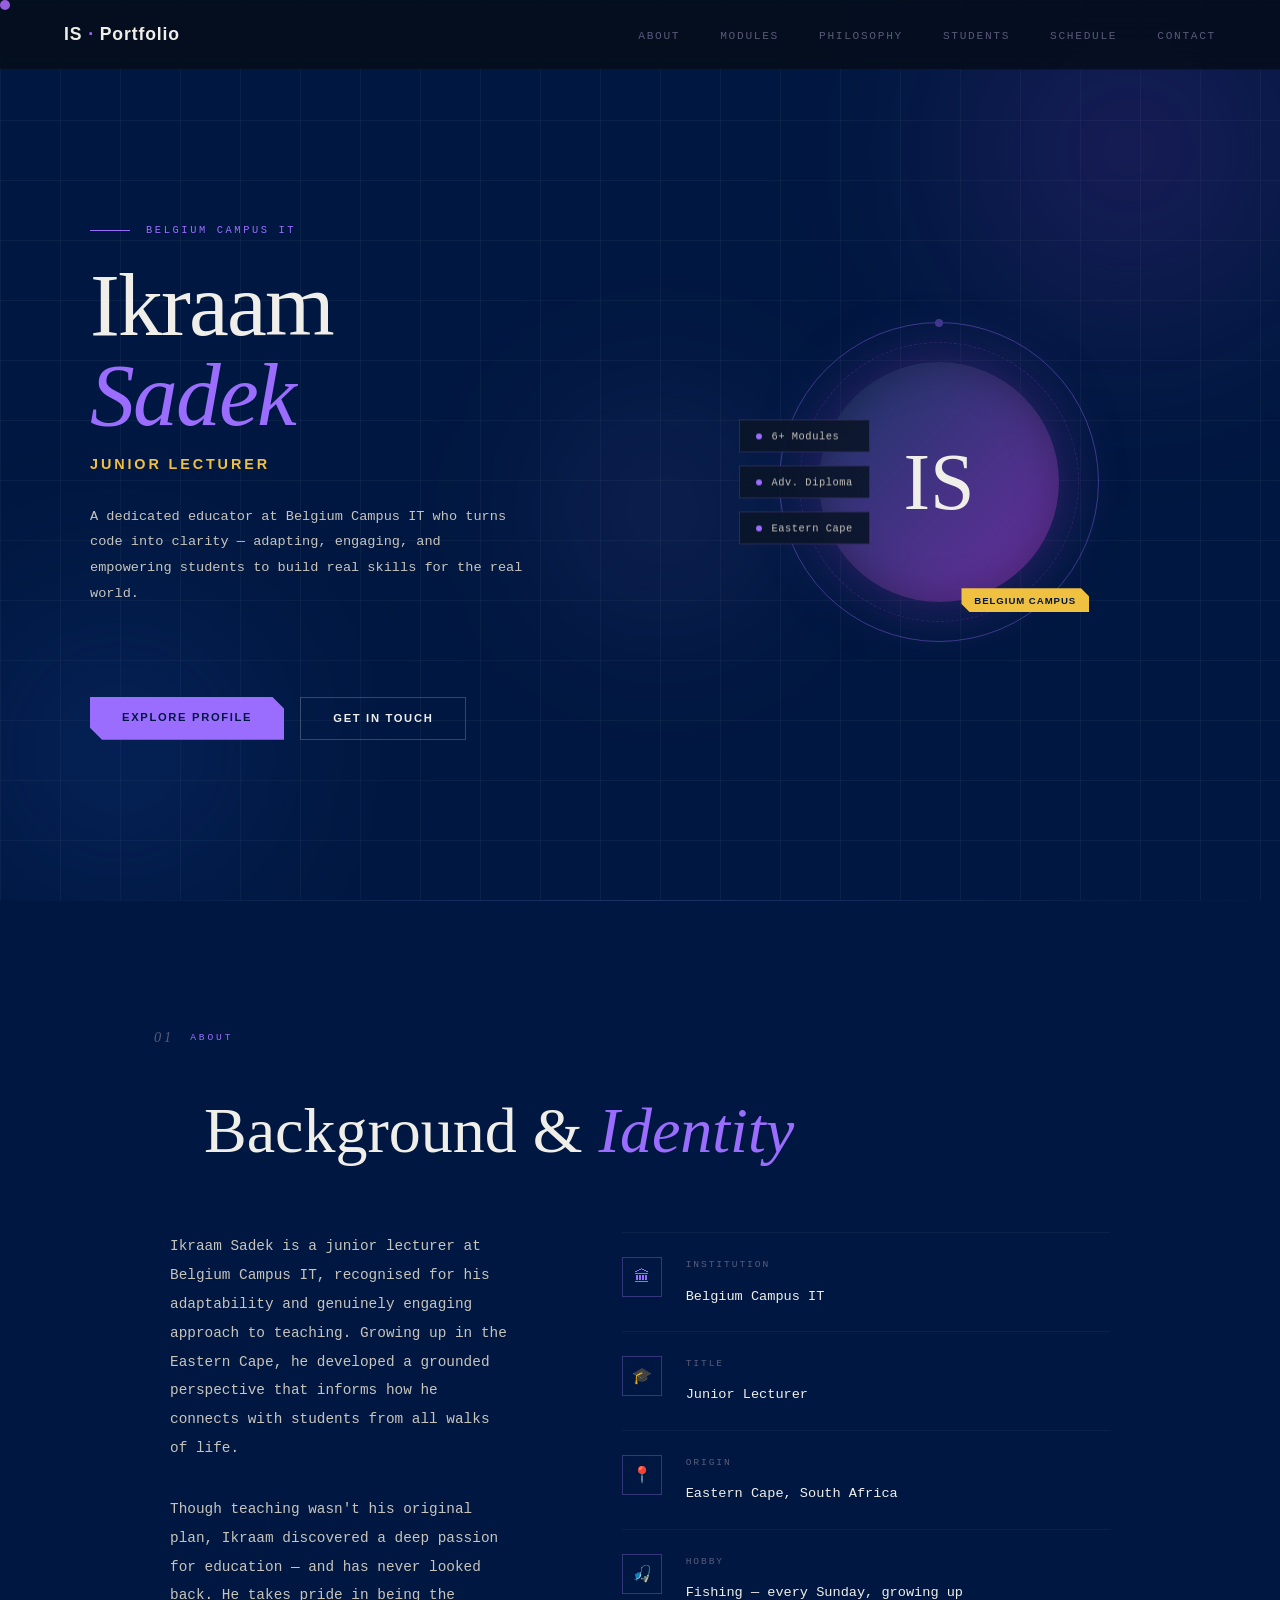
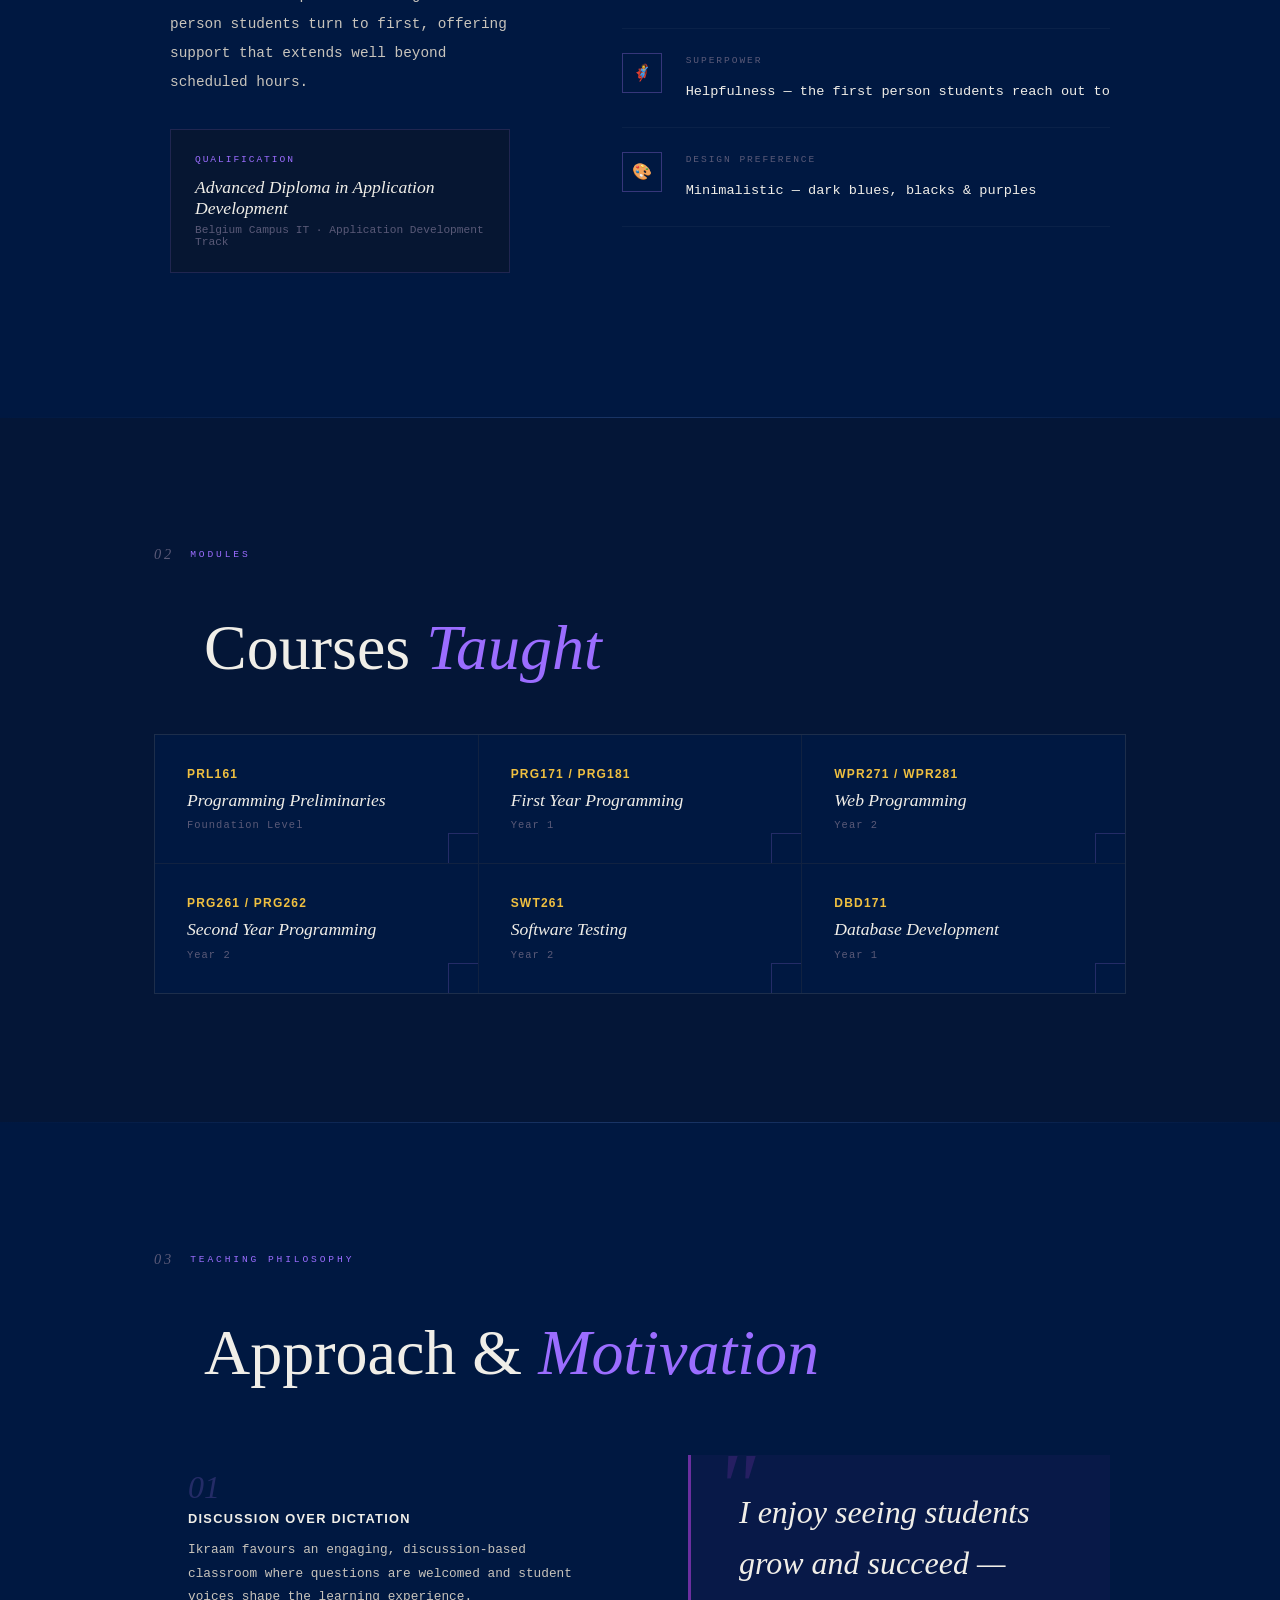
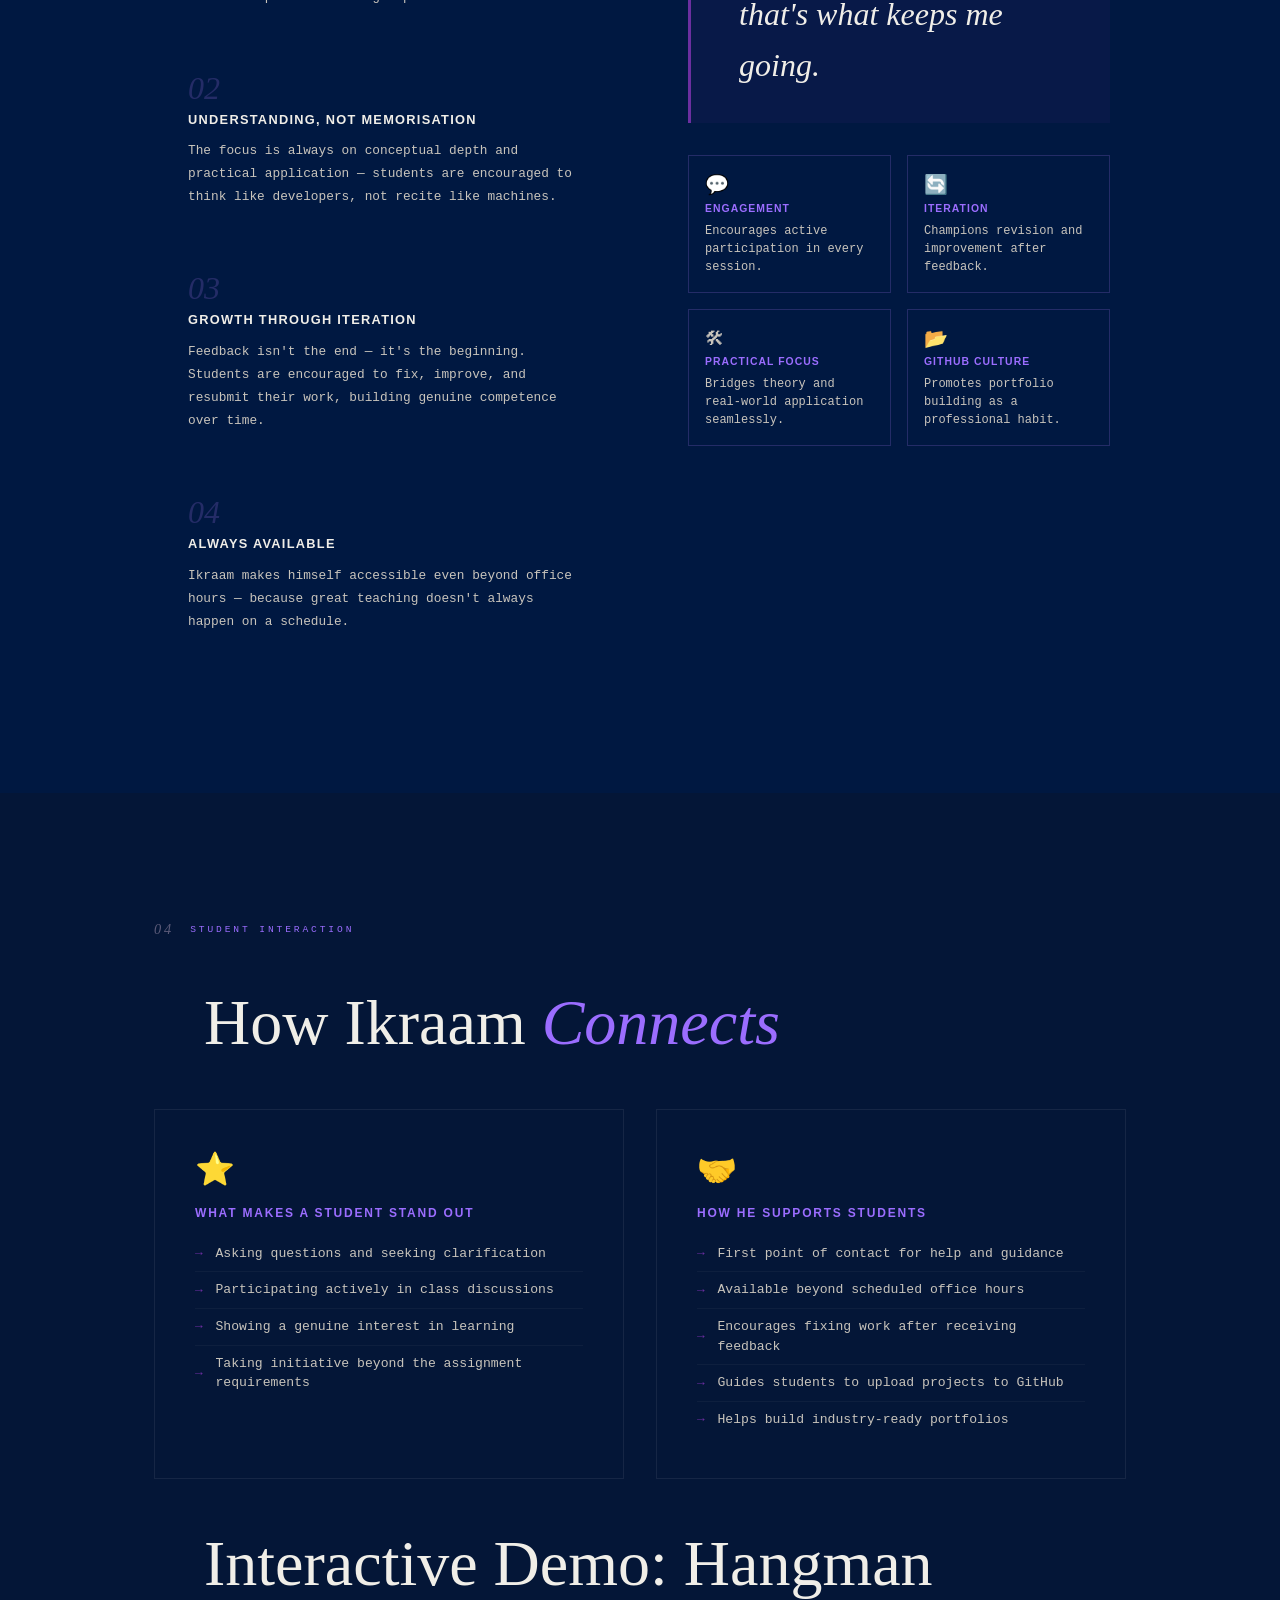
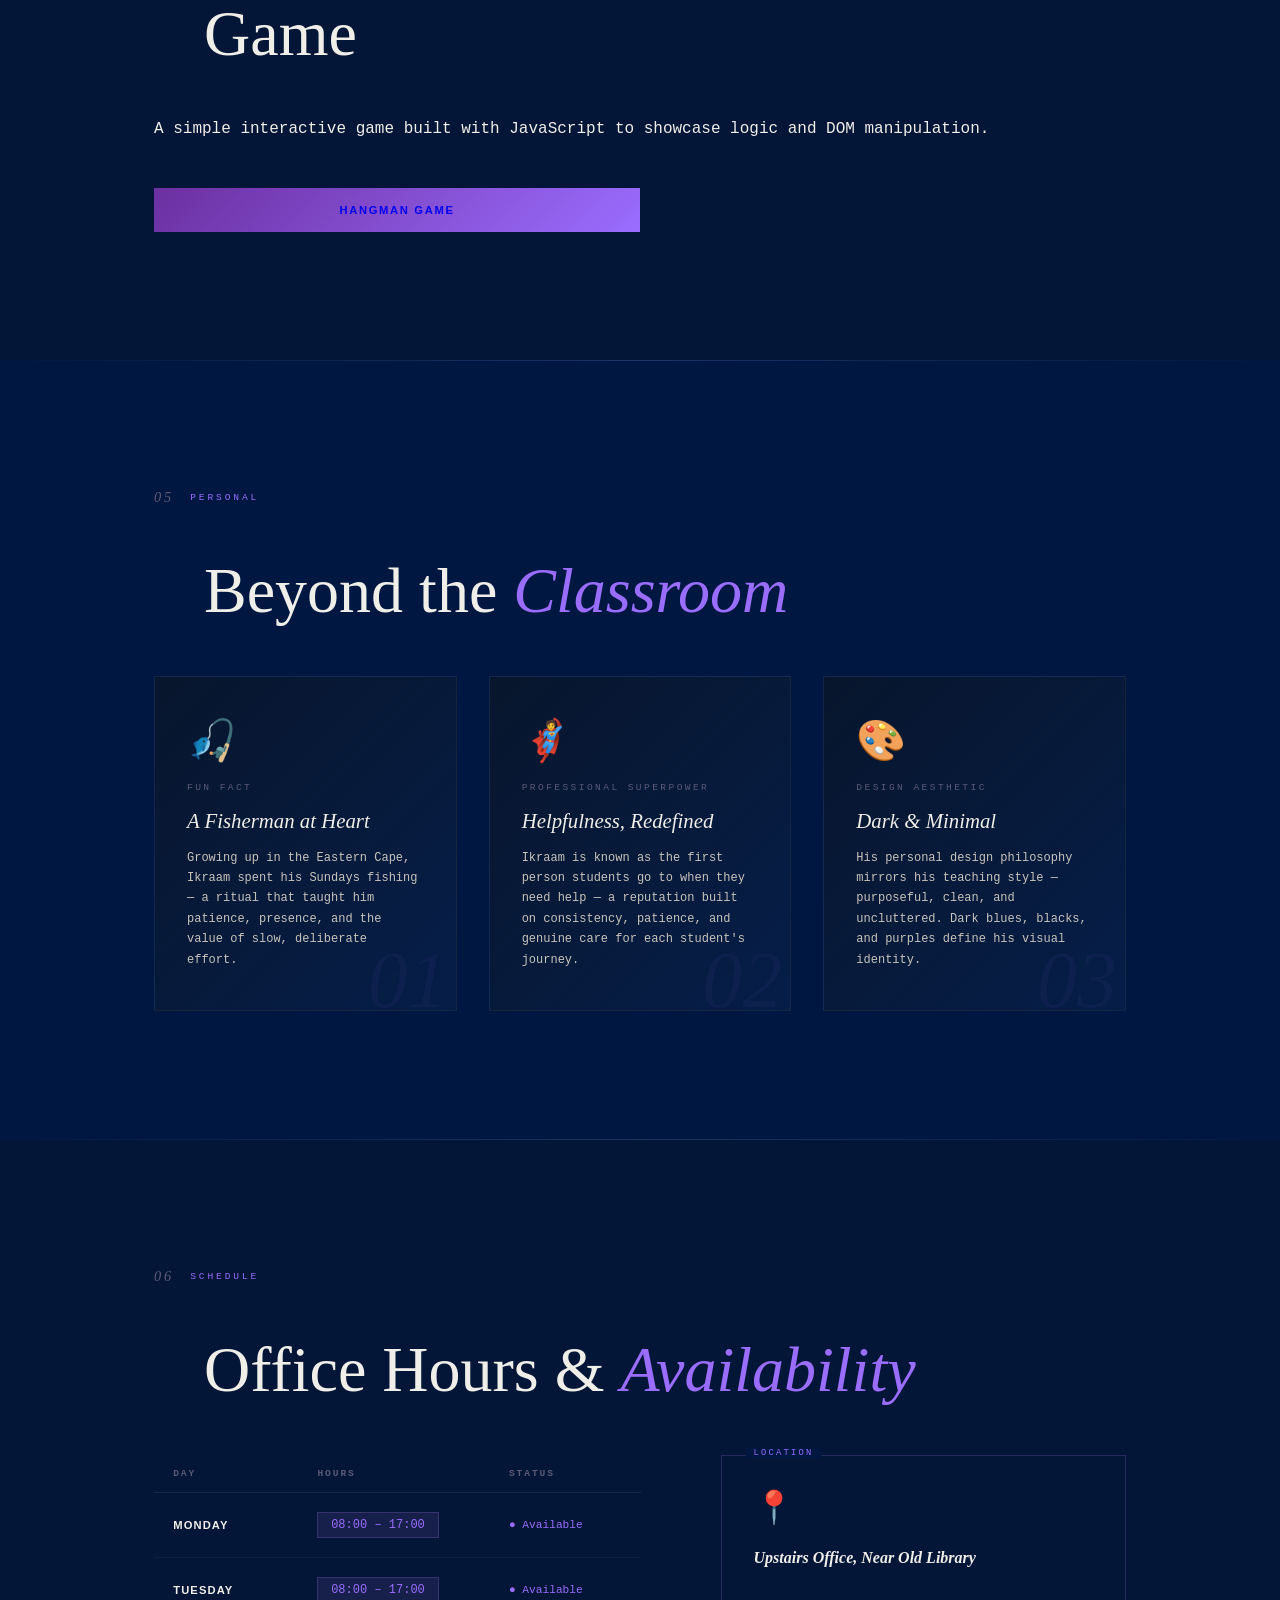
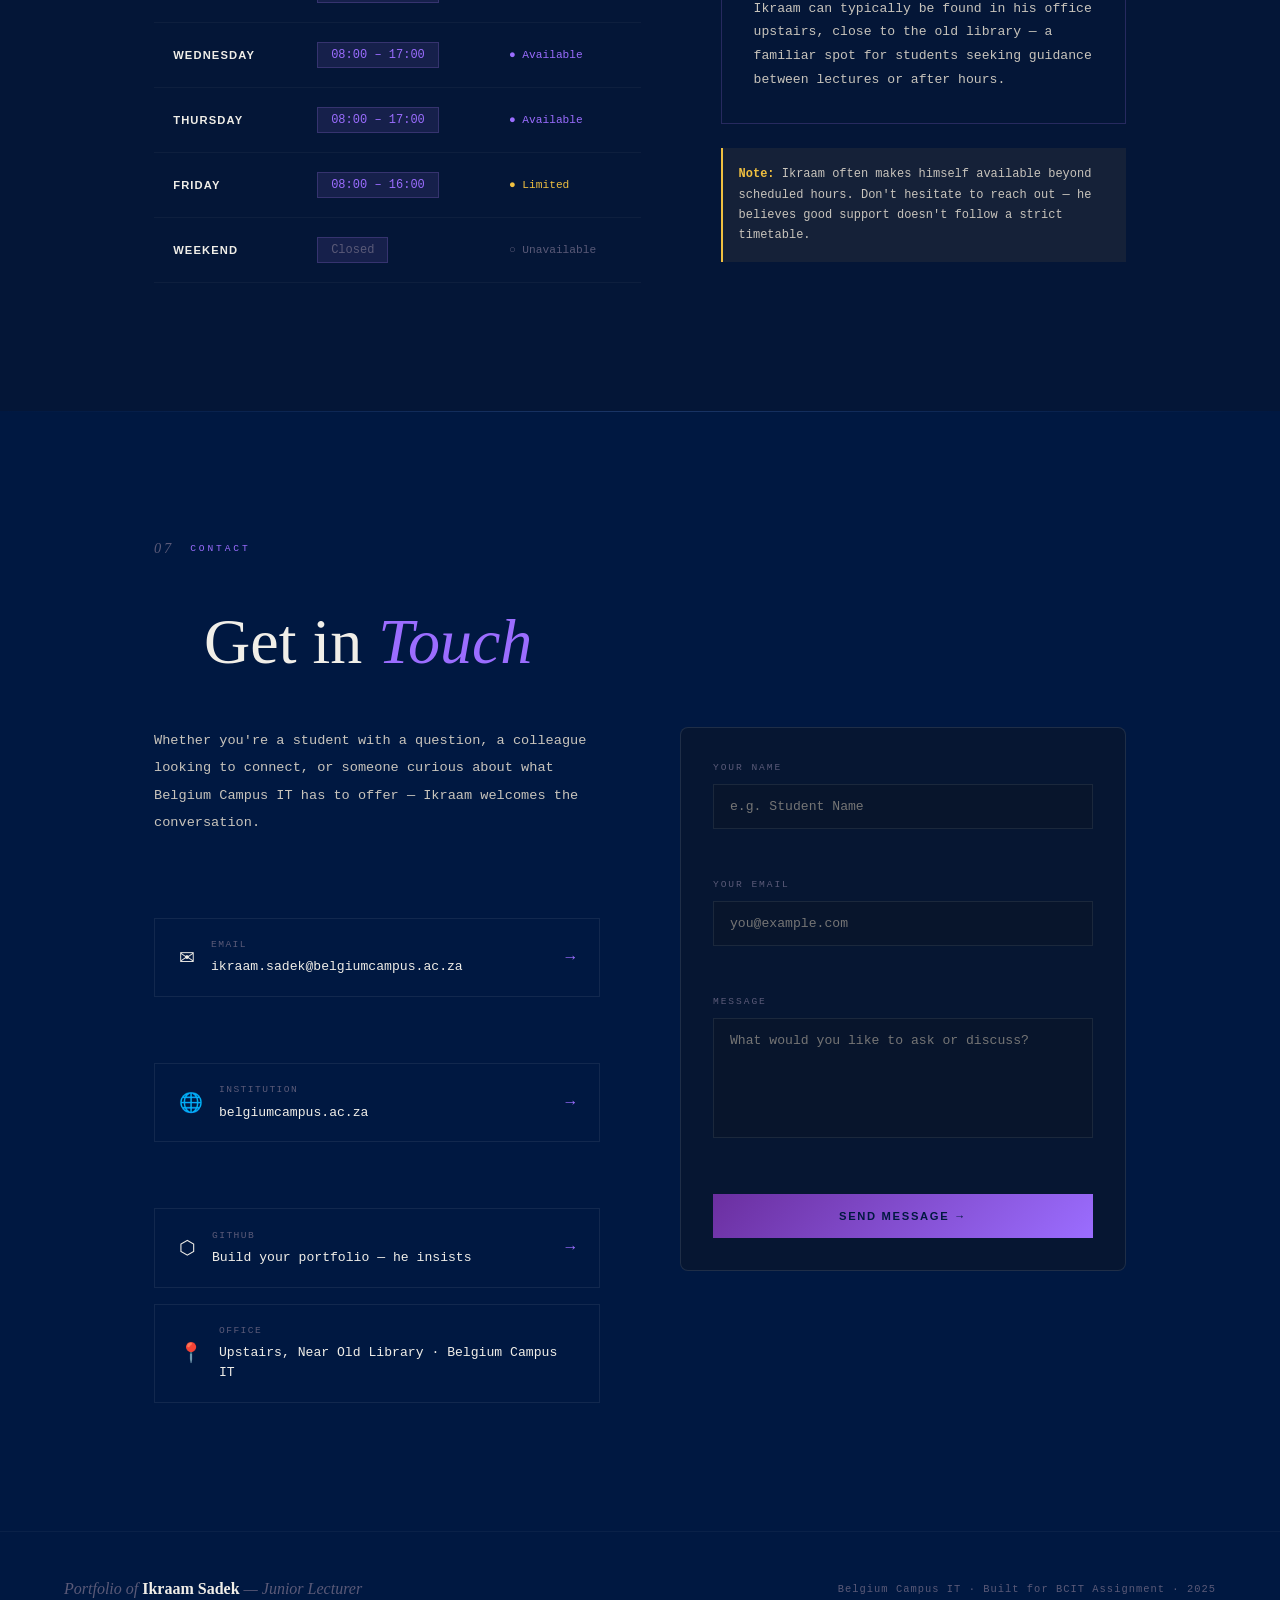
==== index.html @ 6d3159ec "Add files via upload" ====
<!DOCTYPE html>
<html lang="en">

<head>
  <meta charset="UTF-8" />
  <meta name="viewport" content="width=device-width, initial-scale=1.0" />
  <title>Ikraam Sadek — Junior Lecturer | Belgium Campus ITversity</title>
  <link rel="stylesheet" href="style.css">
</head>

<body>
  <div class="cursor" id="cursor"></div>
  <div class="cursor-ring" id="cursorRing"></div>
  <div class="progress-bar" id="progressBar"></div>

  <!-- NAV -->
  <nav id="navbar">
    <div class="nav-logo">IS <span>·</span> Portfolio</div>
    <ul class="nav-links">
      <li><a href="#about">About</a></li>
      <li><a href="#modules">Modules</a></li>
      <li><a href="#philosophy">Philosophy</a></li>
      <li><a href="#students">Students</a></li>
      <li><a href="#schedule">Schedule</a></li>
      <li><a href="#contact">Contact</a></li>
    </ul>
    <button class="hamburger" id="hamburger" aria-label="Menu">
      <span></span><span></span><span></span>
    </button>
  </nav>

  <div class="mobile-menu" id="mobileMenu">
    <button class="mobile-close" id="mobileClose">✕</button>
    <a href="#about" onclick="closeMenu()">About</a>
    <a href="#modules" onclick="closeMenu()">Modules</a>
    <a href="#philosophy" onclick="closeMenu()">Philosophy</a>
    <a href="#students" onclick="closeMenu()">Students</a>
    <a href="#schedule" onclick="closeMenu()">Schedule</a>
    <a href="#contact" onclick="closeMenu()">Contact</a>
  </div>

  <!-- HERO -->
  <section id="hero">
    <div class="hero-bg-orb orb-1"></div>
    <div class="hero-bg-orb orb-2"></div>
    <div class="hero-bg-orb orb-3"></div>

    <div class="hero-content">
      <div class="hero-text">
        <div class="eyebrow">Belgium Campus IT</div>
        <h1 class="hero-name">Ikraam<br><em>Sadek</em></h1>
        <div class="hero-title">Junior Lecturer</div>
        <p class="hero-intro">
          A dedicated educator at Belgium Campus IT who turns code into clarity —
          adapting, engaging, and empowering students to build real skills for the real world.
        </p>
        <div class="hero-cta">
          <a href="#about" class="btn-primary">Explore Profile</a>
          <a href="#contact" class="btn-outline">Get in Touch</a>
        </div>
      </div>

      <div class="hero-visual">
        <div class="avatar-wrapper">
          <div class="avatar-ring"></div>
          <div class="avatar-ring-2"></div>
          <div class="avatar-core">IS</div>
          <div class="avatar-badge">Belgium Campus</div>
          <div class="stat-pills">
            <div class="stat-pill"><span class="dot"></span><span>6+ Modules</span></div>
            <div class="stat-pill"><span class="dot"></span><span>Adv. Diploma</span></div>
            <div class="stat-pill"><span class="dot"></span><span>Eastern Cape</span></div>
          </div>
        </div>
      </div>
    </div>
  </section>

  <div class="section-divider"></div>

  <!-- ABOUT -->
  <section id="about">
    <div class="section-inner">
      <div class="section-label" data-num="01">About</div>
      <h2 class="section-heading">Background &amp; <em>Identity</em></h2>
      <div class="about-grid">
        <div class="about-left reveal">
          <p class="about-text">
            Ikraam Sadek is a junior lecturer at Belgium Campus IT, recognised for his adaptability and genuinely
            engaging approach to teaching. Growing up in the Eastern Cape, he developed a grounded perspective that
            informs how he connects with students from all walks of life.
          </p>
          <p class="about-text">
            Though teaching wasn't his original plan, Ikraam discovered a deep passion for education — and has never
            looked back. He takes pride in being the person students turn to first, offering support that extends well
            beyond scheduled hours.
          </p>
          <div class="qual-card">
            <div class="label">Qualification</div>
            <p>Advanced Diploma in Application Development</p>
            <small>Belgium Campus IT · Application Development Track</small>
          </div>
        </div>
        <div class="about-right reveal reveal-delay-2">
          <div class="info-row">
            <div class="icon-box">🏛</div>
            <div class="info-content">
              <div class="info-label">Institution</div>
              <div class="info-value">Belgium Campus IT</div>
            </div>
          </div>
          <div class="info-row">
            <div class="icon-box">🎓</div>
            <div class="info-content">
              <div class="info-label">Title</div>
              <div class="info-value">Junior Lecturer</div>
            </div>
          </div>
          <div class="info-row">
            <div class="icon-box">📍</div>
            <div class="info-content">
              <div class="info-label">Origin</div>
              <div class="info-value">Eastern Cape, South Africa</div>
            </div>
          </div>
          <div class="info-row">
            <div class="icon-box">🎣</div>
            <div class="info-content">
              <div class="info-label">Hobby</div>
              <div class="info-value">Fishing — every Sunday, growing up</div>
            </div>
          </div>
          <div class="info-row">
            <div class="icon-box">🦸</div>
            <div class="info-content">
              <div class="info-label">Superpower</div>
              <div class="info-value">Helpfulness — the first person students reach out to</div>
            </div>
          </div>
          <div class="info-row">
            <div class="icon-box">🎨</div>
            <div class="info-content">
              <div class="info-label">Design Preference</div>
              <div class="info-value">Minimalistic — dark blues, blacks &amp; purples</div>
            </div>
          </div>
        </div>
      </div>
    </div>
  </section>

  <div class="section-divider"></div>

  <!-- MODULES -->
  <section id="modules">
    <div class="section-inner">
      <div class="section-label" data-num="02">Modules</div>
      <h2 class="section-heading">Courses <em>Taught</em></h2>
      <div class="modules-grid">
        <div class="module-card reveal">
          <div class="module-code">PRL161</div>
          <div class="module-name">Programming Preliminaries</div>
          <div class="module-year">Foundation Level</div>
          <div class="corner-accent"></div>
        </div>
        <div class="module-card reveal reveal-delay-1">
          <div class="module-code">PRG171 / PRG181</div>
          <div class="module-name">First Year Programming</div>
          <div class="module-year">Year 1</div>
          <div class="corner-accent"></div>
        </div>
        <div class="module-card reveal reveal-delay-2">
          <div class="module-code">WPR271 / WPR281</div>
          <div class="module-name">Web Programming</div>
          <div class="module-year">Year 2</div>
          <div class="corner-accent"></div>
        </div>
        <div class="module-card reveal reveal-delay-1">
          <div class="module-code">PRG261 / PRG262</div>
          <div class="module-name">Second Year Programming</div>
          <div class="module-year">Year 2</div>
          <div class="corner-accent"></div>
        </div>
        <div class="module-card reveal reveal-delay-2">
          <div class="module-code">SWT261</div>
          <div class="module-name">Software Testing</div>
          <div class="module-year">Year 2</div>
          <div class="corner-accent"></div>
        </div>
        <div class="module-card reveal reveal-delay-3">
          <div class="module-code">DBD171</div>
          <div class="module-name">Database Development</div>
          <div class="module-year">Year 1</div>
          <div class="corner-accent"></div>
        </div>
      </div>
    </div>
  </section>

  <div class="section-divider"></div>

  <!-- PHILOSOPHY -->
  <section id="philosophy">
    <div class="section-inner">
      <div class="section-label" data-num="03">Teaching Philosophy</div>
      <h2 class="section-heading">Approach &amp; <em>Motivation</em></h2>
      <div class="philosophy-layout">
        <div class="philosophy-pillars reveal">
          <div class="pillar">
            <div class="pillar-num">01</div>
            <div class="pillar-title">Discussion Over Dictation</div>
            <div class="pillar-desc">Ikraam favours an engaging, discussion-based classroom where questions are welcomed
              and student voices shape the learning experience.</div>
          </div>
          <div class="pillar">
            <div class="pillar-num">02</div>
            <div class="pillar-title">Understanding, Not Memorisation</div>
            <div class="pillar-desc">The focus is always on conceptual depth and practical application — students are
              encouraged to think like developers, not recite like machines.</div>
          </div>
          <div class="pillar">
            <div class="pillar-num">03</div>
            <div class="pillar-title">Growth Through Iteration</div>
            <div class="pillar-desc">Feedback isn't the end — it's the beginning. Students are encouraged to fix,
              improve, and resubmit their work, building genuine competence over time.</div>
          </div>
          <div class="pillar">
            <div class="pillar-num">04</div>
            <div class="pillar-title">Always Available</div>
            <div class="pillar-desc">Ikraam makes himself accessible even beyond office hours — because great teaching
              doesn't always happen on a schedule.</div>
          </div>
        </div>

        <div class="philosophy-right reveal reveal-delay-2">
          <div class="big-quote">
            I enjoy seeing students grow and succeed — that's what keeps me going.
          </div>
          <div class="traits-grid" style="margin-top:2rem;">
            <div class="trait-chip">
              <span class="t-icon">💬</span>
              <span class="t-label">Engagement</span>
              Encourages active participation in every session.
            </div>
            <div class="trait-chip">
              <span class="t-icon">🔄</span>
              <span class="t-label">Iteration</span>
              Champions revision and improvement after feedback.
            </div>
            <div class="trait-chip">
              <span class="t-icon">🛠</span>
              <span class="t-label">Practical Focus</span>
              Bridges theory and real-world application seamlessly.
            </div>
            <div class="trait-chip">
              <span class="t-icon">📂</span>
              <span class="t-label">GitHub Culture</span>
              Promotes portfolio building as a professional habit.
            </div>
          </div>
        </div>
      </div>
    </div>
  </section>

  <!-- STUDENTS -->
  <section id="students">
    <div class="section-inner">
      <div class="section-label" data-num="04">Student Interaction</div>
      <h2 class="section-heading">How Ikraam <em>Connects</em></h2>
      <div class="students-grid">
        <div class="student-card reveal">
          <div class="student-card-icon">⭐</div>
          <div class="student-card-title">What Makes a Student Stand Out</div>
          <ul>
            <li>Asking questions and seeking clarification</li>
            <li>Participating actively in class discussions</li>
            <li>Showing a genuine interest in learning</li>
            <li>Taking initiative beyond the assignment requirements</li>
          </ul>
        </div>
        <div class="student-card reveal reveal-delay-2">
          <div class="student-card-icon">🤝</div>
          <div class="student-card-title">How He Supports Students</div>
          <ul>
            <li>First point of contact for help and guidance</li>
            <li>Available beyond scheduled office hours</li>
            <li>Encourages fixing work after receiving feedback</li>
            <li>Guides students to upload projects to GitHub</li>
            <li>Helps build industry-ready portfolios</li>
          </ul>
        </div>
      </div>
      <h1 class="section-heading">Interactive Demo: Hangman Game</h1>
      <p>A simple interactive game built with JavaScript to showcase logic and DOM manipulation.</p>

      <button class="button1"><a href="hangMan.html">Hangman Game</a></button>
    </div>
  </section>


  <div class="section-divider"></div>

  <!-- PERSONAL -->
  <section id="personal">
    <div class="section-inner">
      <div class="section-label" data-num="05">Personal</div>
      <h2 class="section-heading">Beyond the <em>Classroom</em></h2>
      <div class="personal-grid">
        <div class="personal-card reveal">
          <span class="p-icon">🎣</span>
          <div class="p-label">Fun Fact</div>
          <div class="p-value">A Fisherman at Heart</div>
          <div class="p-desc">Growing up in the Eastern Cape, Ikraam spent his Sundays fishing — a ritual that taught
            him patience, presence, and the value of slow, deliberate effort.</div>
          <div class="card-bg-num">01</div>
        </div>
        <div class="personal-card reveal reveal-delay-2">
          <span class="p-icon">🦸</span>
          <div class="p-label">Professional Superpower</div>
          <div class="p-value">Helpfulness, Redefined</div>
          <div class="p-desc">Ikraam is known as the first person students go to when they need help — a reputation
            built on consistency, patience, and genuine care for each student's journey.</div>
          <div class="card-bg-num">02</div>
        </div>
        <div class="personal-card reveal reveal-delay-3">
          <span class="p-icon">🎨</span>
          <div class="p-label">Design Aesthetic</div>
          <div class="p-value">Dark &amp; Minimal</div>
          <div class="p-desc">His personal design philosophy mirrors his teaching style — purposeful, clean, and
            uncluttered. Dark blues, blacks, and purples define his visual identity.</div>
          <div class="card-bg-num">03</div>
        </div>
      </div>
    </div>
  </section>

  <div class="section-divider"></div>

  <!-- SCHEDULE -->
  <section id="schedule">
    <div class="section-inner">
      <div class="section-label" data-num="06">Schedule</div>
      <h2 class="section-heading">Office Hours &amp; <em>Availability</em></h2>
      <div class="schedule-layout">
        <div class="reveal">
          <table class="schedule-table">
            <thead>
              <tr>
                <th>Day</th>
                <th>Hours</th>
                <th>Status</th>
              </tr>
            </thead>
            <tbody>
              <tr>
                <td class="day-name">Monday</td>
                <td><span class="time-badge">08:00 – 17:00</span></td>
                <td style="color:var(--neon-purple);font-size:0.7rem;">● Available</td>
              </tr>
              <tr>
                <td class="day-name">Tuesday</td>
                <td><span class="time-badge">08:00 – 17:00</span></td>
                <td style="color:var(--neon-purple);font-size:0.7rem;">● Available</td>
              </tr>
              <tr>
                <td class="day-name">Wednesday</td>
                <td><span class="time-badge">08:00 – 17:00</span></td>
                <td style="color:var(--neon-purple);font-size:0.7rem;">● Available</td>
              </tr>
              <tr>
                <td class="day-name">Thursday</td>
                <td><span class="time-badge">08:00 – 17:00</span></td>
                <td style="color:var(--neon-purple);font-size:0.7rem;">● Available</td>
              </tr>
              <tr>
                <td class="day-name">Friday</td>
                <td><span class="time-badge">08:00 – 16:00</span></td>
                <td style="color:var(--gold);font-size:0.7rem;">● Limited</td>
              </tr>
              <tr>
                <td class="day-name">Weekend</td>
                <td><span class="time-badge" style="color:var(--muted);">Closed</span></td>
                <td style="color:var(--muted);font-size:0.7rem;">○ Unavailable</td>
              </tr>
            </tbody>
          </table>
        </div>

        <div class="reveal reveal-delay-2">
          <div class="location-card">
            <div class="loc-icon">📍</div>
            <p><strong>Upstairs Office, Near Old Library</strong><br><br>
              Ikraam can typically be found in his office upstairs, close to the old library — a familiar spot for
              students seeking guidance between lectures or after hours.</p>
          </div>
          <div class="availability-note">
            <strong>Note:</strong> Ikraam often makes himself available beyond scheduled hours. Don't hesitate to reach
            out — he believes good support doesn't follow a strict timetable.
          </div>
        </div>
      </div>
    </div>
  </section>

  <div class="section-divider"></div>

  <!-- CONTACT -->
  <section id="contact">
    <div class="section-inner">
      <div class="section-label" data-num="07">Contact</div>
      <h2 class="section-heading">Get in <em>Touch</em></h2>
      <div class="contact-layout">
        <div class="contact-text reveal">
          <p>Whether you're a student with a question, a colleague looking to connect, or someone curious about what
            Belgium Campus IT has to offer — Ikraam welcomes the conversation.</p>
          <div class="contact-links">
            <a href="mailto:ikraam.sadek@belgiumcampus.ac.za" class="contact-link">
              <span class="cl-icon">✉</span>
              <span class="cl-text">
                <span class="cl-label">Email</span>
                <span class="cl-value">ikraam.sadek@belgiumcampus.ac.za</span>
              </span>
              <span class="cl-arrow">→</span>
            </a>
            <a href="https://belgiumcampus.ac.za" target="_blank" class="contact-link">
              <span class="cl-icon">🌐</span>
              <span class="cl-text">
                <span class="cl-label">Institution</span>
                <span class="cl-value">belgiumcampus.ac.za</span>
              </span>
              <span class="cl-arrow">→</span>
            </a>
            <a href="https://github.com" target="_blank" class="contact-link">
              <span class="cl-icon">⬡</span>
              <span class="cl-text">
                <span class="cl-label">GitHub</span>
                <span class="cl-value">Build your portfolio — he insists</span>
              </span>
              <span class="cl-arrow">→</span>
            </a>
            <div class="contact-link" style="cursor:default;">
              <span class="cl-icon">📍</span>
              <span class="cl-text">
                <span class="cl-label">Office</span>
                <span class="cl-value">Upstairs, Near Old Library · Belgium Campus IT</span>
              </span>
            </div>
          </div>
        </div>

        <div class="contact-form-side reveal reveal-delay-2">
          <div class="form-group">
            <label>Your Name</label>
            <input type="text" placeholder="e.g. Student Name">
          </div>
          <div class="form-group">
            <label>Your Email</label>
            <input type="email" placeholder="you@example.com">
          </div>
          <div class="form-group">
            <label>Message</label>
            <textarea placeholder="What would you like to ask or discuss?"></textarea>
          </div>
          <button class="form-submit" onclick="handleFormSubmit(this)">Send Message →</button>
        </div>
      </div>
    </div>
  </section>



  <footer>
    <div class="f-left">Portfolio of <strong>Ikraam Sadek</strong> — Junior Lecturer</div>
    <div class="f-right">Belgium Campus IT · Built for BCIT Assignment · 2025</div>
  </footer>
  <script src="app.js"></script>
</body>

</html>
---- style.css ----
:root {
    --navy: #001841;
    --deep-blue: #100642;
    --blue: #0f2044;
    --mid-blue: #1a3566;
    --accent-blue: #2255cc;
    --purple: #6b2fa0;
    --soft-purple: #9b59d0;
    --neon-purple: #b47dff;
    --white: #f0eee8;
    --off-white: #c8c4bc;
    --muted: #7a7670;
    --gold: #d4a843;
    --grid-line: rgba(255,255,255,0.04);
  }
 
  *, *::before, *::after { box-sizing: border-box; margin: 0; padding: 0; }
 
  html { scroll-behavior: smooth; font-size: 16px; }
 
  body {
    background: var(--navy);
    color: var(--white);
    font-family: 'DM Mono', monospace;
    overflow-x: hidden;
    cursor: none;
  }
 
  /* Custom cursor */
  .cursor {
    width: 10px; height: 10px;
    background: var(--neon-purple);
    border-radius: 50%;
    position: fixed; top: 0; left: 0;
    pointer-events: none; z-index: 9999;
    transition: transform 0.15s ease;
    mix-blend-mode: difference;
  }
  .cursor-ring {
    width: 36px; height: 36px;
    border: 1px solid var(--soft-purple);
    border-radius: 50%;
    position: fixed; top: 0; left: 0;
    pointer-events: none; z-index: 9998;
    transition: transform 0.4s cubic-bezier(0.23,1,0.32,1), opacity 0.3s;
    opacity: 0.6;
  }
 
  /* Background grid */
  body::before {
    content: '';
    position: fixed; inset: 0;
    background-image:
      linear-gradient(var(--grid-line) 1px, transparent 1px),
      linear-gradient(90deg, var(--grid-line) 1px, transparent 1px);
    background-size: 60px 60px;
    pointer-events: none; z-index: 0;
  }
 
  /* NAV */
  nav {
    position: fixed; top: 0; left: 0; right: 0;
    z-index: 100;
    display: flex; align-items: center; justify-content: space-between;
    padding: 1.5rem 4rem;
    background: rgba(5,13,26,0.85);
    backdrop-filter: blur(20px);
    border-bottom: 1px solid var(--grid-line);
    transition: all 0.3s ease;
  }
  nav.scrolled { padding: 1rem 4rem; }
  .nav-logo {
    font-family: 'Syne', sans-serif;
    font-weight: 800;
    font-size: 1.1rem;
    letter-spacing: 0.05em;
    color: var(--white);
  }
  .nav-logo span { color: var(--neon-purple); }
  .nav-links { display: flex; gap: 2.5rem; list-style: none; }
  .nav-links a {
    font-size: 0.7rem;
    letter-spacing: 0.15em;
    text-transform: uppercase;
    color: var(--muted);
    text-decoration: none;
    transition: color 0.3s;
    position: relative;
  }
  
  .button1,a {
  text-decoration: none;
  margin-top: 50px;
}
  .nav-links a::after {
    content: '';
    position: absolute; bottom: -4px; left: 0; right: 0;
    height: 1px; background: var(--neon-purple);
    transform: scaleX(0); transition: transform 0.3s ease;
  }
  .nav-links a:hover { color: var(--white); }
  .nav-links a:hover::after { transform: scaleX(1); }
 
  .hamburger {
    display: none;
    flex-direction: column; gap: 5px;
    background: none; border: none; cursor: pointer; padding: 4px;
  }
  .hamburger span {
    display: block; width: 24px; height: 1px;
    background: var(--white); transition: all 0.3s ease;
  }
 
  /* SECTIONS */
  section { position: relative; z-index: 1; }
 
  /* HERO */
  #hero {
    min-height: 100vh;
    display: flex; align-items: center; justify-content: center;
    padding: 10rem 4rem 6rem;
    overflow: hidden;
  }
 
  .hero-bg-orb {
    position: absolute;
    border-radius: 50%;
    filter: blur(80px);
    pointer-events: none;
  }
  .orb-1 {
    width: 500px; height: 500px;
    background: radial-gradient(circle, rgba(107,47,160,0.3) 0%, transparent 70%);
    top: -100px; right: -100px;
    animation: float1 8s ease-in-out infinite;
  }
  .orb-2 {
    width: 400px; height: 400px;
    background: radial-gradient(circle, rgba(34,85,204,0.25) 0%, transparent 70%);
    bottom: -50px; left: -80px;
    animation: float2 10s ease-in-out infinite;
  }
  .orb-3 {
    width: 300px; height: 300px;
    background: radial-gradient(circle, rgba(180,125,255,0.15) 0%, transparent 70%);
    top: 40%; left: 40%;
    animation: float1 12s ease-in-out infinite reverse;
  }
 
  @keyframes float1 {
    0%, 100% { transform: translate(0,0) scale(1); }
    50% { transform: translate(30px, -40px) scale(1.05); }
  }
  @keyframes float2 {
    0%, 100% { transform: translate(0,0) scale(1); }
    50% { transform: translate(-20px, 30px) scale(0.95); }
  }
 
  .hero-content {
    max-width: 1100px;
    width: 100%;
    display: grid;
    grid-template-columns: 1fr 1fr;
    gap: 6rem;
    align-items: center;
  }
 
  .hero-text .eyebrow {
    font-size: 0.65rem;
    letter-spacing: 0.25em;
    text-transform: uppercase;
    color: var(--neon-purple);
    margin-bottom: 1.5rem;
    opacity: 0;
    animation: fadeUp 0.8s 0.2s ease forwards;
    display: flex; align-items: center; gap: 1rem;
  }
  .hero-text .eyebrow::before {
    content: '';
    display: inline-block;
    width: 40px; height: 1px;
    background: var(--neon-purple);
  }
 
  .hero-name {
    font-family: 'Cormorant Garamond', serif;
    font-size: clamp(3.5rem, 7vw, 6rem);
    font-weight: 300;
    line-height: 1;
    letter-spacing: -0.02em;
    color: var(--white);
    opacity: 0;
    animation: fadeUp 0.8s 0.4s ease forwards;
  }
  .hero-name em {
    font-style: italic;
    color: var(--neon-purple);
  }
 
  .hero-title {
    font-family: 'Syne', sans-serif;
    font-size: 0.9rem;
    font-weight: 600;
    letter-spacing: 0.2em;
    text-transform: uppercase;
    color: var(--gold);
    margin-top: 1rem;
    opacity: 0;
    animation: fadeUp 0.8s 0.6s ease forwards;
  }
 
  .hero-intro {
    font-size: 0.85rem;
    line-height: 1.9;
    color: var(--off-white);
    margin-top: 2rem;
    max-width: 440px;
    opacity: 0;
    animation: fadeUp 0.8s 0.8s ease forwards;
  }
 
  .hero-cta {
    display: flex; gap: 1rem; margin-top: 2.5rem;
    opacity: 0;
    animation: fadeUp 0.8s 1s ease forwards;
  }
 
  .btn-primary {
    font-family: 'Syne', sans-serif;
    font-size: 0.7rem;
    font-weight: 600;
    letter-spacing: 0.15em;
    text-transform: uppercase;
    color: var(--navy);
    background: var(--neon-purple);
    border: none;
    padding: 0.9rem 2rem;
    text-decoration: none;
    transition: all 0.3s ease;
    clip-path: polygon(0 0, calc(100% - 12px) 0, 100% 12px, 100% 100%, 12px 100%, 0 calc(100% - 12px));
  }
  .btn-primary:hover {
    background: var(--white);
    transform: translateY(-2px);
  }
 
  .btn-outline {
    font-family: 'Syne', sans-serif;
    font-size: 0.7rem;
    font-weight: 600;
    letter-spacing: 0.15em;
    text-transform: uppercase;
    color: var(--white);
    background: transparent;
    border: 1px solid rgba(255,255,255,0.2);
    padding: 0.9rem 2rem;
    text-decoration: none;
    transition: all 0.3s ease;
  }
  .btn-outline:hover {
    border-color: var(--neon-purple);
    color: var(--neon-purple);
  }
 
  /* Avatar */
  .hero-visual {
    display: flex; align-items: center; justify-content: center;
    opacity: 0;
    animation: fadeIn 1s 0.5s ease forwards;
  }
 
  .avatar-wrapper {
    position: relative;
    width: 320px; height: 320px;
  }
 
  .avatar-ring {
    position: absolute; inset: 0;
    border-radius: 50%;
    border: 1px solid var(--neon-purple);
    opacity: 0.4;
    animation: rotateSlow 20s linear infinite;
  }
  .avatar-ring::before {
    content: '';
    position: absolute;
    top: -4px; left: 50%; transform: translateX(-50%);
    width: 8px; height: 8px;
    background: var(--neon-purple);
    border-radius: 50%;
  }
 
  .avatar-ring-2 {
    position: absolute;
    inset: 20px;
    border-radius: 50%;
    border: 1px dashed rgba(107,47,160,0.4);
    animation: rotateSlow 30s linear infinite reverse;
  }
 
  @keyframes rotateSlow {
    from { transform: rotate(0deg); }
    to { transform: rotate(360deg); }
  }
 
  .avatar-core {
    position: absolute;
    inset: 40px;
    border-radius: 50%;
    background: linear-gradient(135deg, var(--mid-blue), var(--purple));
    display: flex; align-items: center; justify-content: center;
    font-family: 'Cormorant Garamond', serif;
    font-size: 5rem;
    font-weight: 300;
    color: var(--white);
    box-shadow: 0 0 60px rgba(107,47,160,0.5), inset 0 0 40px rgba(0,0,0,0.3);
  }
 
  .avatar-badge {
    position: absolute;
    bottom: 30px; right: 10px;
    background: var(--gold);
    color: var(--navy);
    font-family: 'Syne', sans-serif;
    font-size: 0.6rem;
    font-weight: 700;
    letter-spacing: 0.1em;
    text-transform: uppercase;
    padding: 0.4rem 0.8rem;
    clip-path: polygon(0 0, calc(100% - 8px) 0, 100% 8px, 100% 100%, 8px 100%, 0 calc(100% - 8px));
  }
 
  .stat-pills {
    position: absolute;
    left: -40px; top: 50%;
    transform: translateY(-50%);
    display: flex; flex-direction: column; gap: 0.8rem;
  }
  .stat-pill {
    background: rgba(10,22,40,0.9);
    border: 1px solid rgba(180,125,255,0.2);
    padding: 0.6rem 1rem;
    backdrop-filter: blur(10px);
    display: flex; align-items: center; gap: 0.6rem;
    white-space: nowrap;
  }
  .stat-pill .dot {
    width: 6px; height: 6px;
    border-radius: 50%;
    background: var(--neon-purple);
    flex-shrink: 0;
  }
  .stat-pill span {
    font-size: 0.65rem;
    color: var(--off-white);
    letter-spacing: 0.05em;
  }
 
  @keyframes fadeUp {
    from { opacity: 0; transform: translateY(24px); }
    to { opacity: 1; transform: translateY(0); }
  }
  @keyframes fadeIn {
    from { opacity: 0; }
    to { opacity: 1; }
  }
 
  /* SECTION WRAPPER */
  .section-inner {
    max-width: 1100px;
    margin: 0 auto;
    padding: 0 4rem;
  }
 
  .section-label {
    font-size: 0.6rem;
    letter-spacing: 0.3em;
    text-transform: uppercase;
    color: var(--neon-purple);
    display: flex; align-items: center; gap: 1rem;
    margin-bottom: 1rem;
  }
  .section-label::before {
    content: attr(data-num);
    font-family: 'Cormorant Garamond', serif;
    font-size: 0.9rem;
    color: var(--muted);
    font-style: italic;
  }
 
  .section-heading {
    font-size: large;
    font-family: 'Cormorant Garamond', serif;
    font-size: clamp(2.5rem, 5vw, 4rem);
    font-weight: 300;
    line-height: 1.1;
    color: var(--white);
    margin: 50px;
  }
  .section-heading em { font-style: italic; color: var(--neon-purple); }
 
  /* Divider */
  .section-divider {
    height: 1px;
    background: linear-gradient(90deg, transparent, var(--mid-blue), transparent);
    margin: 0;
  }
 
  /* ABOUT */
  #about { padding: 8rem 0; }
 
  .about-grid {
    display: grid;
    grid-template-columns: 1fr 1.4fr;
    gap: 5rem;
    align-items: start;
  }
 
  .about-left {
    text-align: left;
    padding: 1rem;
    color: var(--text);
  }
 
  .about-text {
    font-size: 0.9rem;
    line-height: 2;
    color: var(--off-white);
    margin-bottom: 2rem;
  }
 
  .qual-card {
    background: rgba(10,22,40,0.6);
    border: 1px solid rgba(180,125,255,0.15);
    padding: 1.5rem;
    margin-top: 2rem;
  }
  .qual-card .label {
    font-size: 0.6rem;
    letter-spacing: 0.2em;
    text-transform: uppercase;
    color: var(--neon-purple);
    margin-bottom: 0.8rem;
  }
  .qual-card p {
    font-family: 'Cormorant Garamond', serif;
    font-size: 1.1rem;
    font-style: italic;
    color: var(--white);
  }
  .qual-card small {
    display: block;
    font-size: 0.7rem;
    color: var(--muted);
    margin-top: 0.3rem;
  }
 
  .about-right {
    text-align: left;
    padding: 1rem;
    color: var(--text);
  }
 
  .info-row {
    display: flex;
    align-items: flex-start;
    gap: 1.5rem;
    padding: 1.5rem 0;
    border-bottom: 1px solid var(--grid-line);
  }
  .info-row:first-child { border-top: 1px solid var(--grid-line); }
  .info-row .icon-box {
    width: 40px; height: 40px;
    border: 1px solid rgba(180,125,255,0.3);
    display: flex; align-items: center; justify-content: center;
    font-size: 1rem;
    flex-shrink: 0;
    color: var(--neon-purple);
  }
  .info-row .info-content {
    display: flex;
    flex-direction: column;
    gap: 0.5rem; /* Adds spacing between child elements */
    color: var(--off-white); /* Matches the text color with the design */
    font-size: 0.85rem; /* Ensures consistency with other text sizes */
    line-height: 1.6; /* Improves readability */

  }
  .info-row .info-label {
    font-size: 0.6rem;
    letter-spacing: 0.2em;
    text-transform: uppercase;
    color: var(--muted);
    margin-bottom: 0.3rem;
  }
  .info-row .info-value {
    font-size: 0.85rem;
    color: var(--white);
  }
 
  /* MODULES */
  #modules { padding: 8rem 0; background: rgba(10,22,40,0.4); }
 
  .modules-grid {
    display: grid;
    grid-template-columns: repeat(3, 1fr);
    gap: 1px;
    background: rgba(255,255,255,0.05);
    border: 1px solid rgba(255,255,255,0.05);
    margin-top: 1rem;
  }
 
  .module-card {
    background: var(--navy);
    padding: 2rem;
    position: relative;
    overflow: hidden;
    transition: all 0.4s ease;
    cursor: default;
  }
  .module-card::before {
    content: '';
    position: absolute; inset: 0;
    background: linear-gradient(135deg, rgba(107,47,160,0.1), rgba(34,85,204,0.1));
    opacity: 0; transition: opacity 0.4s;
  }
  .module-card:hover { background: rgba(10,22,40,0.8); }
  .module-card:hover::before { opacity: 1; }
  .module-card:hover .module-code { color: var(--neon-purple); }
 
  .module-code {
    font-family: 'Syne', sans-serif;
    font-size: 0.75rem;
    font-weight: 700;
    letter-spacing: 0.1em;
    color: var(--gold);
    margin-bottom: 0.5rem;
    transition: color 0.3s;
  }
  .module-name {
    font-family: 'Cormorant Garamond', serif;
    font-size: 1.1rem;
    font-style: italic;
    color: var(--white);
    line-height: 1.3;
  }
  .module-year {
    font-size: 0.65rem;
    color: var(--muted);
    margin-top: 0.5rem;
    letter-spacing: 0.1em;
  }
  .module-card .corner-accent {
    position: absolute;
    bottom: 0; right: 0;
    width: 30px; height: 30px;
    border-top: 1px solid rgba(180,125,255,0.2);
    border-left: 1px solid rgba(180,125,255,0.2);
  }
 
  /* PHILOSOPHY */
  #philosophy { padding: 8rem 0; }
 
  .philosophy-layout {
    display: grid;
    grid-template-columns: 1fr 1fr;
    gap: 4rem;
    align-items: start;
  }
 
  .philosophy-pillars {
    display: flex; flex-direction: column; gap: 0;
  }
 
  .pillar {
    padding: 2rem;
    border-left: 2px solid transparent;
    transition: all 0.4s ease;
    cursor: default;
    position: relative;
  }
  .pillar::before {
    content: '';
    position: absolute; left: -2px; top: 0; bottom: 0;
    width: 2px;
    background: linear-gradient(180deg, var(--purple), var(--neon-purple));
    opacity: 0; transition: opacity 0.4s;
  }
  .pillar:hover::before { opacity: 1; }
  .pillar:hover { background: rgba(107,47,160,0.05); }
 
  .pillar-num {
    font-family: 'Cormorant Garamond', serif;
    font-size: 2rem;
    font-weight: 300;
    color: rgba(180,125,255,0.2);
    margin-bottom: 0.5rem;
    line-height: 1;
    font-style: italic;
  }
  .pillar-title {
    font-family: 'Syne', sans-serif;
    font-size: 0.8rem;
    font-weight: 700;
    letter-spacing: 0.1em;
    text-transform: uppercase;
    color: var(--white);
    margin-bottom: 0.8rem;
  }
  .pillar-desc {
    font-size: 0.8rem;
    line-height: 1.8;
    color: var(--off-white);
  }
 
  .philosophy-right {
    text-align: left; /* Align text to the left */
    padding: 1rem; /* Add padding for spacing */
    color: var(--off-white); /* Use a consistent text color */
    font-size: 0.9rem; /* Set a readable font size */
    line-height: 1.6; /* Improve readability */

  }
 
  .big-quote {
    font-family: 'Cormorant Garamond', serif;
    font-size: clamp(1.4rem, 3vw, 2rem);
    font-style: italic;
    font-weight: 300;
    line-height: 1.6;
    color: var(--white);
    position: relative;
    padding: 2rem 2rem 2rem 3rem;
    border-left: 3px solid var(--purple);
    background: rgba(107,47,160,0.08);
  }
  .big-quote::before {
    content: '"';
    position: absolute;
    top: -1rem; left: 1.5rem;
    font-size: 6rem;
    color: var(--purple);
    opacity: 0.3;
    line-height: 1;
  }
 
  .traits-grid {
    display: grid;
    grid-template-columns: 1fr 1fr;
    gap: 1rem;
    margin-top: 2rem;
  }
 
  .trait-chip {
    border: 1px solid rgba(180,125,255,0.2);
    padding: 1rem;
    font-size: 0.75rem;
    color: var(--off-white);
    line-height: 1.5;
    transition: all 0.3s;
    position: relative;
  }
  .trait-chip::before {
    content: '';
    position: absolute;
    top: 0; left: 0;
    width: 3px; height: 100%;
    background: var(--neon-purple);
    transform: scaleY(0); transition: transform 0.3s;
    transform-origin: top;
  }
  .trait-chip:hover::before { transform: scaleY(1); }
  .trait-chip:hover { border-color: rgba(180,125,255,0.4); }
  .trait-chip .t-icon { font-size: 1.2rem; margin-bottom: 0.4rem; }
  .trait-chip .t-label {
    font-family: 'Syne', sans-serif;
    font-size: 0.65rem;
    font-weight: 600;
    letter-spacing: 0.1em;
    text-transform: uppercase;
    color: var(--neon-purple);
    display: block; margin-bottom: 0.3rem;
  }
 
  /* STUDENT INTERACTION */
  #students { padding: 8rem 0; background: rgba(10,22,40,0.4); }
 
  .students-grid {
    display: grid;
    grid-template-columns: 1fr 1fr;
    gap: 2rem;
    margin-top: 1rem;
  }
 
  .student-card {
    border: 1px solid rgba(255,255,255,0.07);
    padding: 2.5rem;
    position: relative;
    overflow: hidden;
    transition: all 0.4s ease;
  }
  .student-card::after {
    content: '';
    position: absolute;
    bottom: 0; left: 0; right: 0;
    height: 2px;
    background: linear-gradient(90deg, var(--purple), var(--neon-purple));
    transform: scaleX(0); transition: transform 0.4s ease;
  }
  .student-card:hover::after { transform: scaleX(1); }
  .student-card:hover { border-color: rgba(180,125,255,0.2); }
 
  .student-card-icon {
    font-size: 2rem; margin-bottom: 1rem;
  }
  .student-card-title {
    font-family: 'Syne', sans-serif;
    font-size: 0.75rem;
    font-weight: 700;
    letter-spacing: 0.15em;
    text-transform: uppercase;
    color: var(--neon-purple);
    margin-bottom: 1rem;
  }
  .student-card ul { list-style: none; }
  .student-card li {
    font-size: 0.82rem;
    color: var(--off-white);
    padding: 0.5rem 0;
    border-bottom: 1px solid var(--grid-line);
    display: flex; align-items: center; gap: 0.8rem;
    line-height: 1.5;
  }
  .student-card li:last-child { border-bottom: none; }
  .student-card li::before {
    content: '→';
    color: var(--purple);
    flex-shrink: 0;
    font-size: 0.8rem;
  }
 
  /* PERSONAL */
  #personal { padding: 8rem 0; }
 
  .personal-grid {
    display: grid;
    grid-template-columns: repeat(3, 1fr);
    gap: 2rem;
  }
 
  .personal-card {
    padding: 2.5rem 2rem;
    background: linear-gradient(135deg, rgba(10,22,40,0.8), rgba(26,53,102,0.2));
    border: 1px solid rgba(255,255,255,0.06);
    position: relative;
    overflow: hidden;
    transition: transform 0.4s ease;
  }
  .personal-card:hover { transform: translateY(-4px); }
 
  .personal-card .p-label {
    font-size: 0.6rem;
    letter-spacing: 0.25em;
    text-transform: uppercase;
    color: var(--muted);
    margin-bottom: 0.8rem;
  }
  .personal-card .p-value {
    font-family: 'Cormorant Garamond', serif;
    font-size: 1.3rem;
    font-style: italic;
    color: var(--white);
    line-height: 1.4;
    margin-bottom: 0.8rem;
  }
  .personal-card .p-desc {
    font-size: 0.75rem;
    color: var(--off-white);
    line-height: 1.7;
  }
  .personal-card .p-icon {
    font-size: 2.5rem;
    margin-bottom: 1rem;
    display: block;
  }
  .personal-card .card-bg-num {
    position: absolute;
    bottom: -1rem; right: 0.5rem;
    font-family: 'Cormorant Garamond', serif;
    font-size: 5rem;
    font-weight: 300;
    color: rgba(180,125,255,0.05);
    font-style: italic;
    user-select: none;
  }
 
  /* SCHEDULE */
  #schedule { padding: 8rem 0; background: rgba(10,22,40,0.4); }
 
  .schedule-layout {
    display: grid;
    grid-template-columns: 1.2fr 1fr;
    gap: 5rem;
    align-items: start;
  }
 
  .schedule-table { width: 100%; border-collapse: collapse; }
  .schedule-table thead th {
    font-size: 0.6rem;
    letter-spacing: 0.2em;
    text-transform: uppercase;
    color: var(--muted);
    padding: 0.8rem 1.2rem;
    text-align: left;
    border-bottom: 1px solid rgba(255,255,255,0.08);
  }
  .schedule-table tbody tr {
    transition: background 0.3s;
    border-bottom: 1px solid var(--grid-line);
  }
  .schedule-table tbody tr:hover { background: rgba(107,47,160,0.08); }
  .schedule-table td {
    padding: 1.2rem;
    font-size: 0.82rem;
    color: var(--off-white);
    vertical-align: middle;
  }
  .schedule-table td.day-name {
    font-family: 'Syne', sans-serif;
    font-size: 0.7rem;
    font-weight: 600;
    letter-spacing: 0.1em;
    text-transform: uppercase;
    color: var(--white);
  }
  .schedule-table td .time-badge {
    background: rgba(180,125,255,0.1);
    border: 1px solid rgba(180,125,255,0.2);
    padding: 0.3rem 0.8rem;
    font-size: 0.75rem;
    color: var(--neon-purple);
    display: inline-block;
  }
 
  .location-card {
    border: 1px solid rgba(180,125,255,0.2);
    padding: 2rem;
    position: relative;
  }
  .location-card::before {
    content: 'LOCATION';
    position: absolute;
    top: -0.5rem; left: 1.5rem;
    background: var(--navy);
    padding: 0 0.5rem;
    font-size: 0.55rem;
    letter-spacing: 0.25em;
    color: var(--neon-purple);
  }
  .location-card .loc-icon { font-size: 2rem; margin-bottom: 1rem; }
  .location-card p {
    font-size: 0.82rem;
    color: var(--off-white);
    line-height: 1.8;
  }
  .location-card strong {
    color: var(--white);
    font-style: italic;
    font-family: 'Cormorant Garamond', serif;
    font-size: 1rem;
  }
 
  .availability-note {
    margin-top: 1.5rem;
    padding: 1rem;
    background: rgba(212,168,67,0.08);
    border-left: 2px solid var(--gold);
    font-size: 0.75rem;
    color: var(--off-white);
    line-height: 1.7;
  }
  .availability-note strong { color: var(--gold); }
 
  /* QUOTE */
  #quote {
    padding: 10rem 0;
    text-align: center;
    background: linear-gradient(180deg, var(--navy) 0%, rgba(26,53,102,0.15) 50%, var(--navy) 100%);
    position: relative;
  }
  #quote::before {
    content: '';
    position: absolute; inset: 0;
    background: radial-gradient(ellipse at center, rgba(107,47,160,0.12) 0%, transparent 70%);
  }
 
  .quote-inner {
    position: relative; z-index: 1;
    max-width: 800px; margin: 0 auto;
    padding: 0 4rem;
  }
 
  .quote-mark {
    font-family: 'Cormorant Garamond', serif;
    font-size: 8rem;
    line-height: 0.5;
    color: var(--purple);
    opacity: 0.4;
    display: block;
    margin-bottom: 2rem;
  }
 
  .quote-text {
    font-family: 'Cormorant Garamond', serif;
    font-size: clamp(1.6rem, 3.5vw, 2.6rem);
    font-style: italic;
    font-weight: 300;
    line-height: 1.5;
    color: var(--white);
    margin-bottom: 2rem;
  }
 
  .quote-text .highlight {
    color: var(--neon-purple);
    font-style: normal;
    font-weight: 600;
    background: linear-gradient(90deg, var(--purple), var(--neon-purple));
    -webkit-background-clip: text;
    -webkit-text-fill-color: transparent;
    background-clip: text;
  }
 
  .quote-attr {
    font-size: 0.7rem;
    letter-spacing: 0.2em;
    text-transform: uppercase;
    color: var(--muted);
  }
  .quote-attr strong { color: var(--gold); }
 
  /* CONTACT */
  #contact { padding: 8rem 0; }
 
  .contact-layout {
    display: grid;
    grid-template-columns: 1fr 1fr;
    gap: 5rem;
    align-items: start;
  }
 
  .contact-text p {
    font-size: 0.85rem;
    line-height: 2;
    color: var(--off-white);
    margin-bottom: 2rem;
  }
 
  .contact-links { display: flex; flex-direction: column; gap: 1rem; }
 
  .contact-link {
    display: flex; align-items: center; gap: 1rem;
    padding: 1.2rem 1.5rem;
    border: 1px solid rgba(255,255,255,0.07);
    text-decoration: none;
    color: var(--white);
    transition: all 0.3s ease;
    position: relative; overflow: hidden;
  }
  .contact-link::before {
    content: '';
    position: absolute; inset: 0;
    background: linear-gradient(90deg, rgba(107,47,160,0.15), rgba(34,85,204,0.1));
    opacity: 0; transition: opacity 0.3s;
  }
  .contact-link:hover::before { opacity: 1; }
  .contact-link:hover { border-color: rgba(180,125,255,0.3); }
  .contact-link .cl-icon { font-size: 1.2rem; }
  .contact-link .cl-text {
    display: flex; /* Ensures proper alignment of text */
    flex-direction: column; /* Stacks label and value vertically */
    gap: 0.3rem; /* Adds spacing between label and value */
    color: var(--off-white); /* Matches the design's text color */
    font-size: 0.85rem; /* Sets a readable font size */
    line-height: 1.5; /* Improves readability */

  }
  .contact-link .cl-label {
    font-size: 0.6rem;
    letter-spacing: 0.15em;
    text-transform: uppercase;
    color: var(--muted);
    display: block;
  }
  .contact-link .cl-value {
    font-size: 0.82rem;
    color: var(--white);
  }
  .contact-link .cl-arrow {
    margin-left: auto;
    color: var(--neon-purple);
    font-size: 1rem;
    transition: transform 0.3s;
  }
  .contact-link:hover .cl-arrow { transform: translateX(4px); }
 
  .contact-form-side {
    display: flex; /* Enables flexible layout */
    flex-direction: column; /* Stacks child elements vertically */
    gap: 1.5rem; /* Adds spacing between child elements */
    padding: 2rem; /* Adds padding for spacing */
    background: rgba(10,22,40,0.6); /* Sets a background color */
    border: 1px solid rgba(255,255,255,0.1); /* Adds a subtle border */
    border-radius: 8px; /* Rounds the corners */
    color: var(--off-white); /* Matches the text color with the design */
    font-size: 0.85rem; /* Sets a readable font size */
    line-height: 1.6; /* Improves readability */

  }
 
  .form-group { margin-bottom: 1.5rem; }
  .form-group label {
    display: block;
    font-size: 0.6rem;
    letter-spacing: 0.2em;
    text-transform: uppercase;
    color: var(--muted);
    margin-bottom: 0.5rem;
  }
  .form-group input,
  .form-group textarea {
    width: 100%;
    background: rgba(10,22,40,0.6);
    border: 1px solid rgba(255,255,255,0.08);
    color: var(--white);
    font-family: 'DM Mono', monospace;
    font-size: 0.82rem;
    padding: 0.9rem 1rem;
    outline: none;
    transition: border-color 0.3s;
    resize: none;
  }
  .form-group input:focus,
  .form-group textarea:focus { border-color: rgba(180,125,255,0.5); }
  .form-group textarea { min-height: 120px; }
 
  .form-submit {
    font-family: 'Syne', sans-serif;
    font-size: 0.7rem;
    font-weight: 600;
    letter-spacing: 0.15em;
    text-transform: uppercase;
    color: var(--navy);
    background: linear-gradient(135deg, var(--purple), var(--neon-purple));
    border: none;
    padding: 1rem 2.5rem;
    cursor: pointer;
    transition: all 0.3s ease;
    width: 100%;
  }
  .form-submit:hover { opacity: 0.9; transform: translateY(-2px); }
 
  /* FOOTER */
  footer {
    border-top: 1px solid var(--grid-line);
    padding: 3rem 4rem;
    display: flex; align-items: center; justify-content: space-between;
    position: relative; z-index: 1;
  }
  footer .f-left {
    font-family: 'Cormorant Garamond', serif;
    font-style: italic;
    font-size: 1rem;
    color: var(--muted);
  }
  footer .f-left strong { color: var(--white); font-style: normal; }
  footer .f-right {
    font-size: 0.65rem;
    letter-spacing: 0.1em;
    color: var(--muted);
  }
 
  /* SCROLL REVEAL */
  .reveal {
    opacity: 0;
    transform: translateY(30px);
    transition: opacity 0.7s ease, transform 0.7s ease;
  }
  .reveal.visible {
    opacity: 1;
    transform: translateY(0);
  }
  .reveal-delay-1 { transition-delay: 0.1s; }
  .reveal-delay-2 { transition-delay: 0.2s; }
  .reveal-delay-3 { transition-delay: 0.3s; }
  .reveal-delay-4 { transition-delay: 0.4s; }
 
  /* PROGRESS BAR */
  .progress-bar {
    position: fixed;
    top: 0; left: 0;
    height: 2px;
    background: linear-gradient(90deg, var(--purple), var(--neon-purple));
    z-index: 200;
    transition: width 0.1s linear;
  }
 
  /* RESPONSIVE */
  @media (max-width: 900px) {
    nav { padding: 1.2rem 2rem; }
    nav.scrolled { padding: 0.8rem 2rem; }
    .nav-links { display: none; }
    .hamburger { display: flex; }
 
    #hero { padding: 8rem 2rem 4rem; }
    .hero-content { grid-template-columns: 1fr; gap: 3rem; text-align: center; }
    .hero-text .eyebrow { justify-content: center; }
    .hero-intro { max-width: 100%; }
    .hero-cta { justify-content: center; }
    .stat-pills { display: none; }
    .avatar-wrapper { width: 240px; height: 240px; }
 
    .section-inner { padding: 0 2rem; }
 
    .about-grid { grid-template-columns: 1fr; gap: 3rem; }
    .modules-grid { grid-template-columns: 1fr 1fr; }
    .philosophy-layout { grid-template-columns: 1fr; }
    .students-grid { grid-template-columns: 1fr; }
    .personal-grid { grid-template-columns: 1fr; }
    .schedule-layout { grid-template-columns: 1fr; gap: 3rem; }
    .contact-layout { grid-template-columns: 1fr; gap: 3rem; }
 
    footer { flex-direction: column; gap: 1rem; text-align: center; }
  }
 
  @media (max-width: 560px) {
    .modules-grid { grid-template-columns: 1fr; }
    .traits-grid { grid-template-columns: 1fr; }
  }
 
  /* Mobile nav menu */
  .mobile-menu {
    display: none;
    position: fixed; top: 0; left: 0; right: 0; bottom: 0;
    background: rgba(5,13,26,0.98);
    z-index: 99;
    flex-direction: column;
    align-items: center; justify-content: center;
    gap: 2rem;
  }
  .mobile-menu.open { display: flex; }
  .mobile-menu a {
    font-family: 'Cormorant Garamond', serif;
    font-size: 2.5rem;
    font-style: italic;
    color: var(--white);
    text-decoration: none;
    transition: color 0.3s;
  }
  .mobile-menu a:hover { color: var(--neon-purple); }
  .mobile-close {
    position: absolute; top: 2rem; right: 2rem;
    font-size: 1.5rem; color: var(--muted);
    background: none; border: none; cursor: pointer;
  }
  :root {
    --bg:        #07080f;
    --surface:   #0d0f1e;
    --border:    rgba(120,100,255,0.18);
    --neon-purple: #9b6dff;
    --neon-blue:   #4fc3f7;
    --gold:        #f0c040;
    --text:        #e8e8f0;
    --muted:       #5a5a78;
    --danger:      #ff6b6b;
    --success:     #50fa7b;
  }
 
  *, *::before, *::after { box-sizing: border-box; margin: 0; padding: 0; }
 
  .button1{
font-family: 'Syne', sans-serif;
font-size: 0.7rem;
font-weight: 600;
letter-spacing: 0.15em;
text-transform: uppercase;
color: var(--navy);
background: linear-gradient(135deg, var(--purple), var(--neon-purple));
border: none;
padding: 1rem 2.5rem;
cursor: pointer;
transition: all 0.3s ease;
width: 50%;
  }
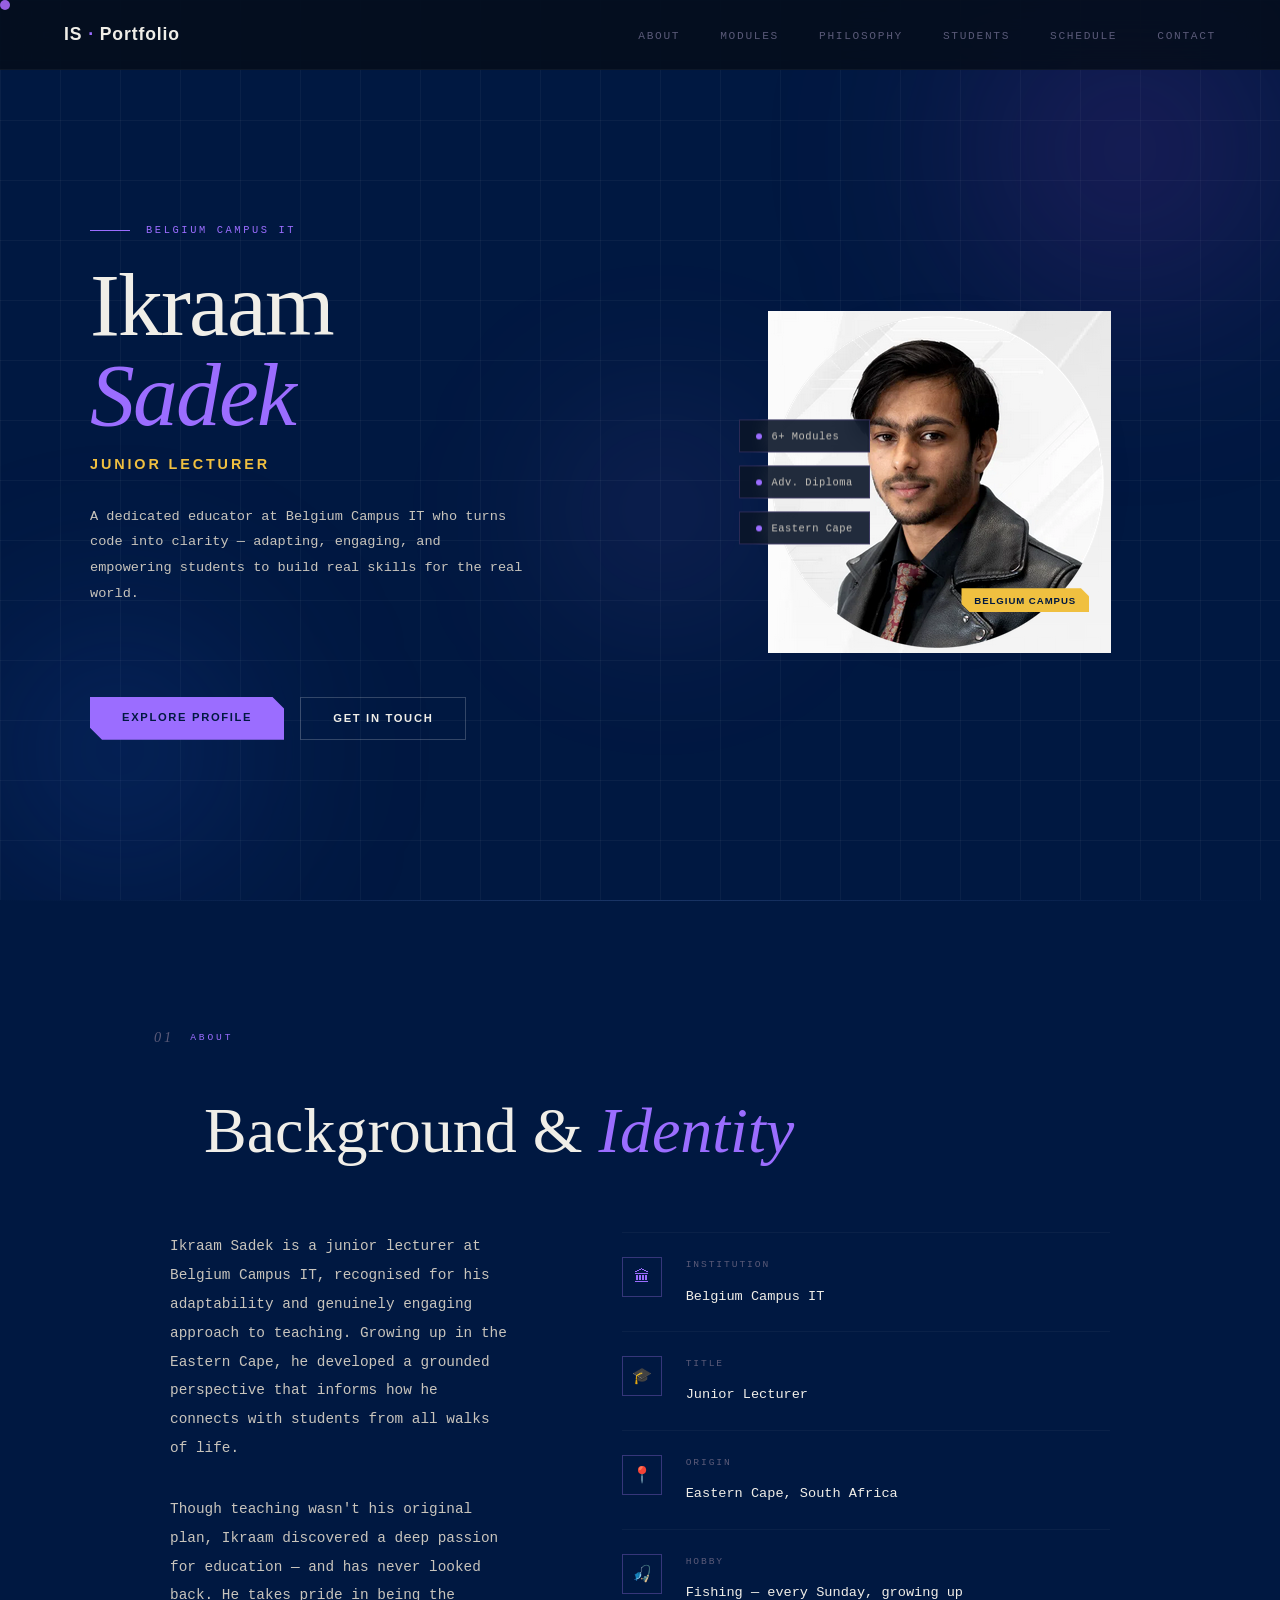
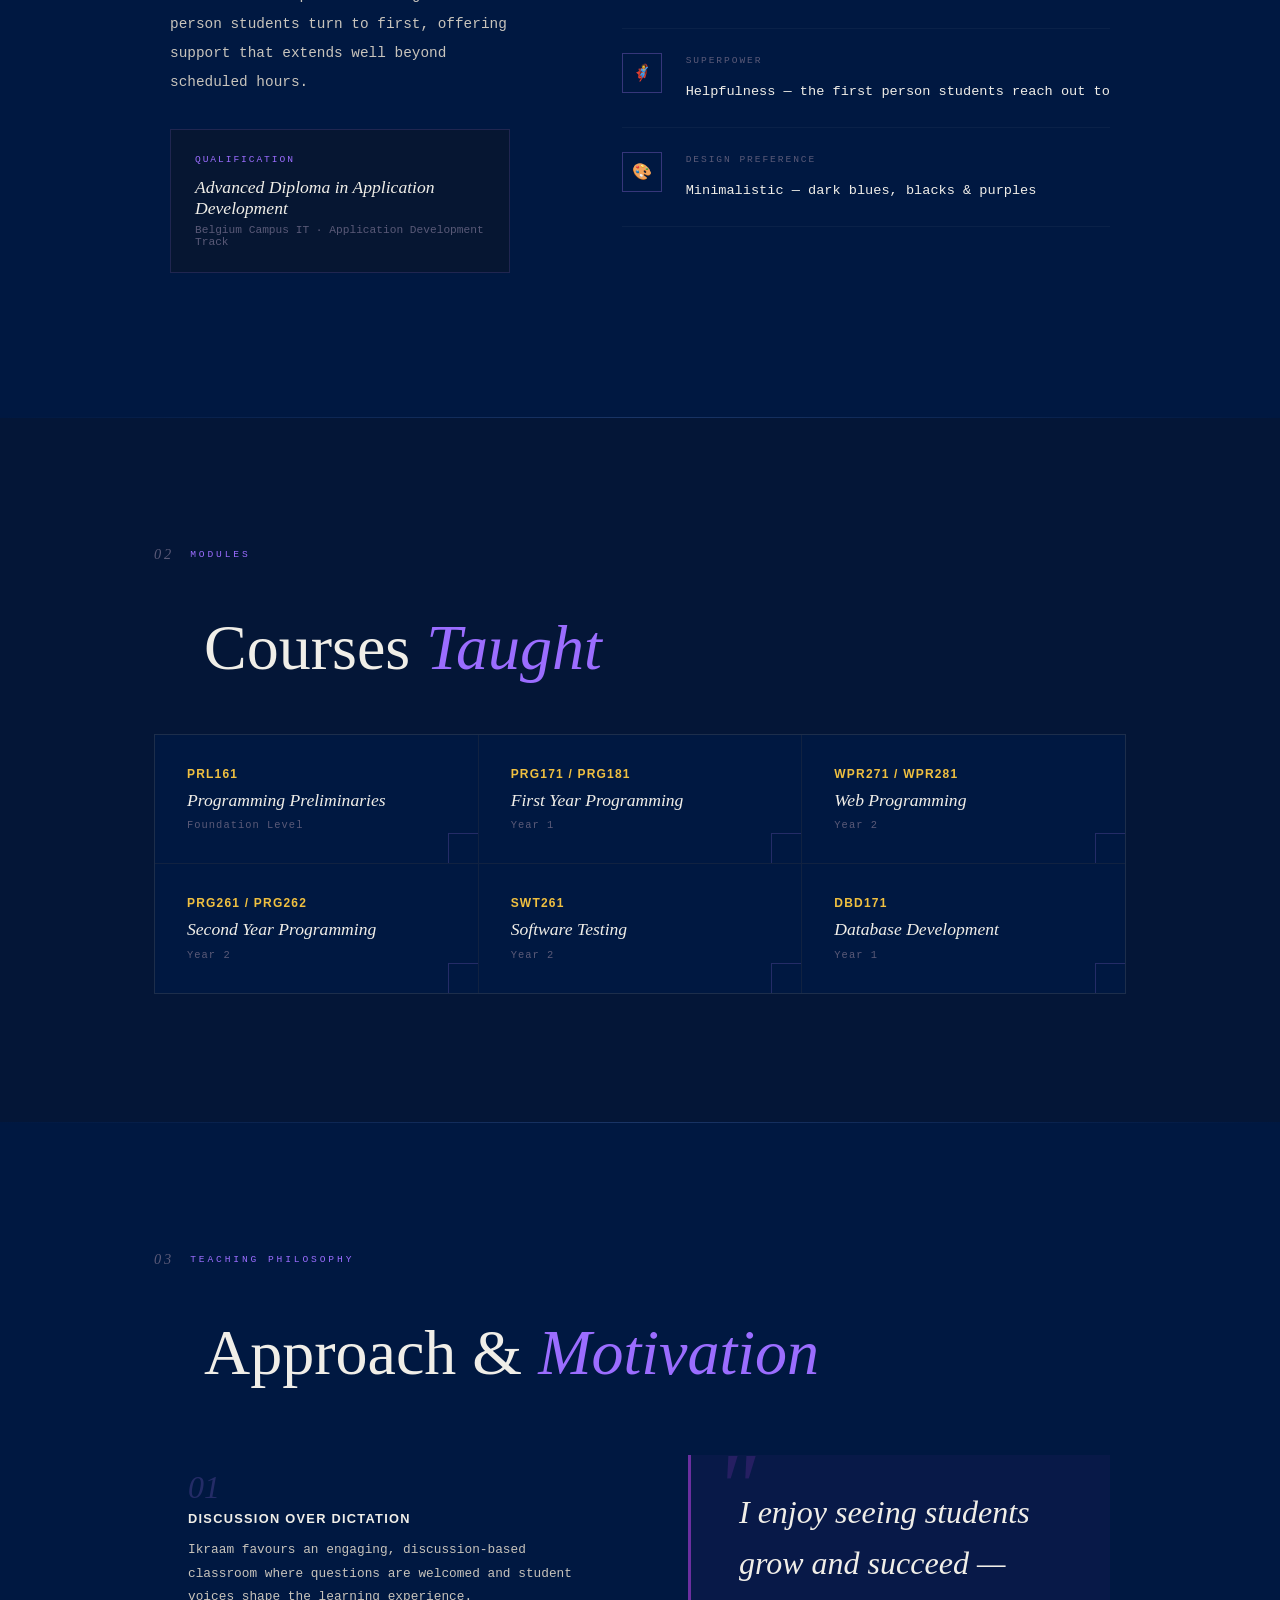
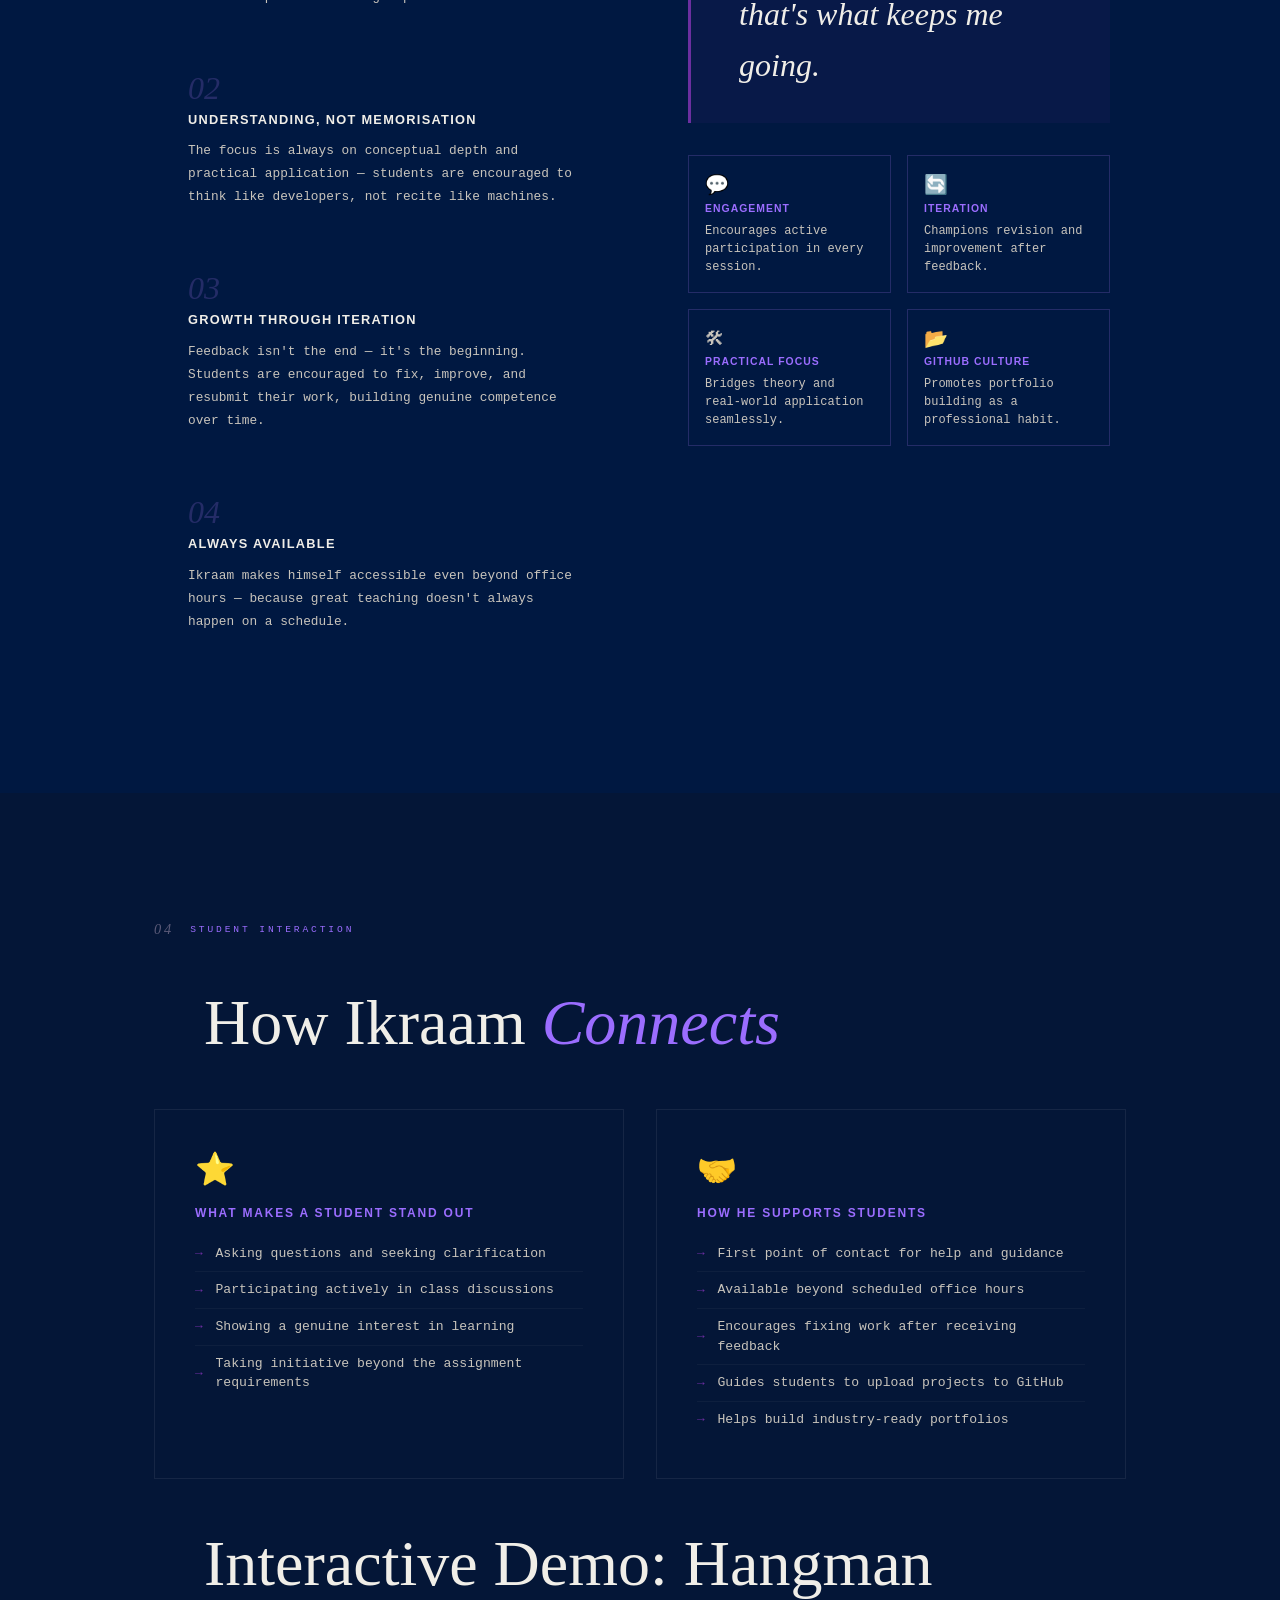
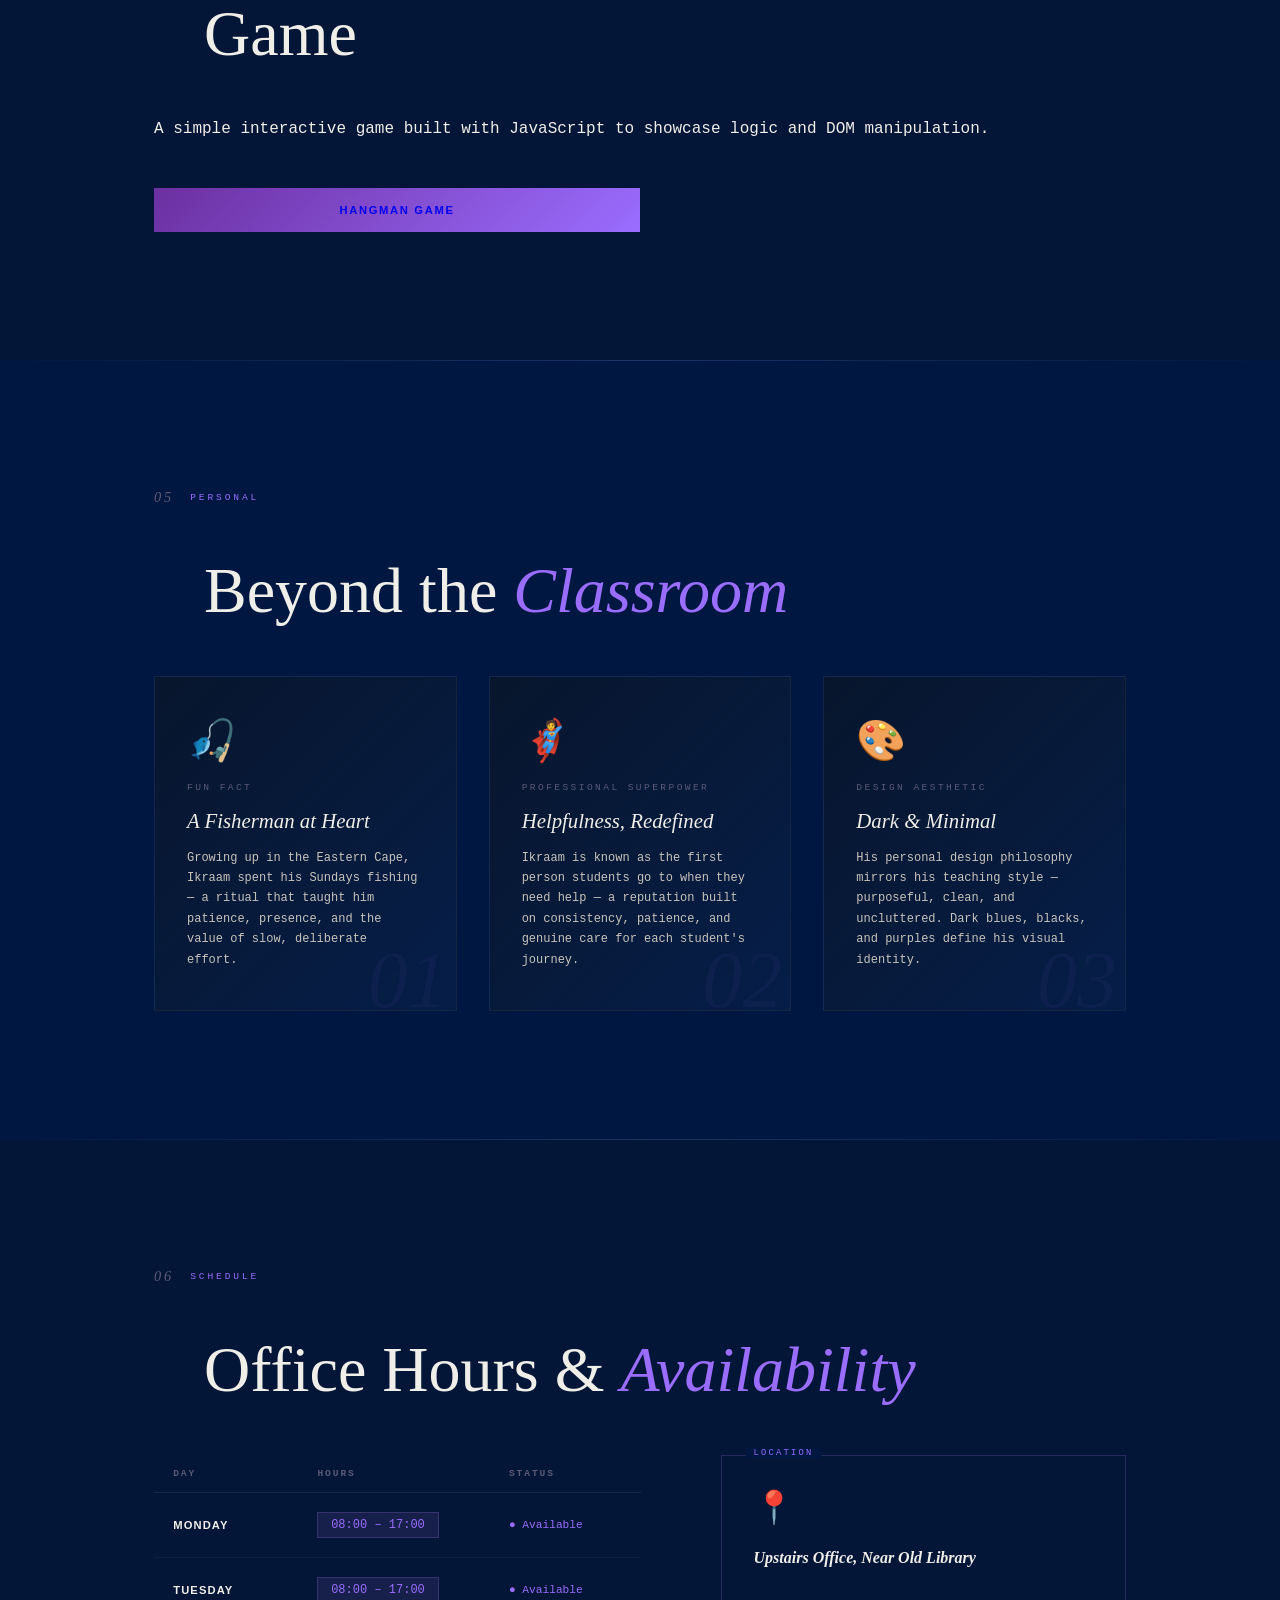
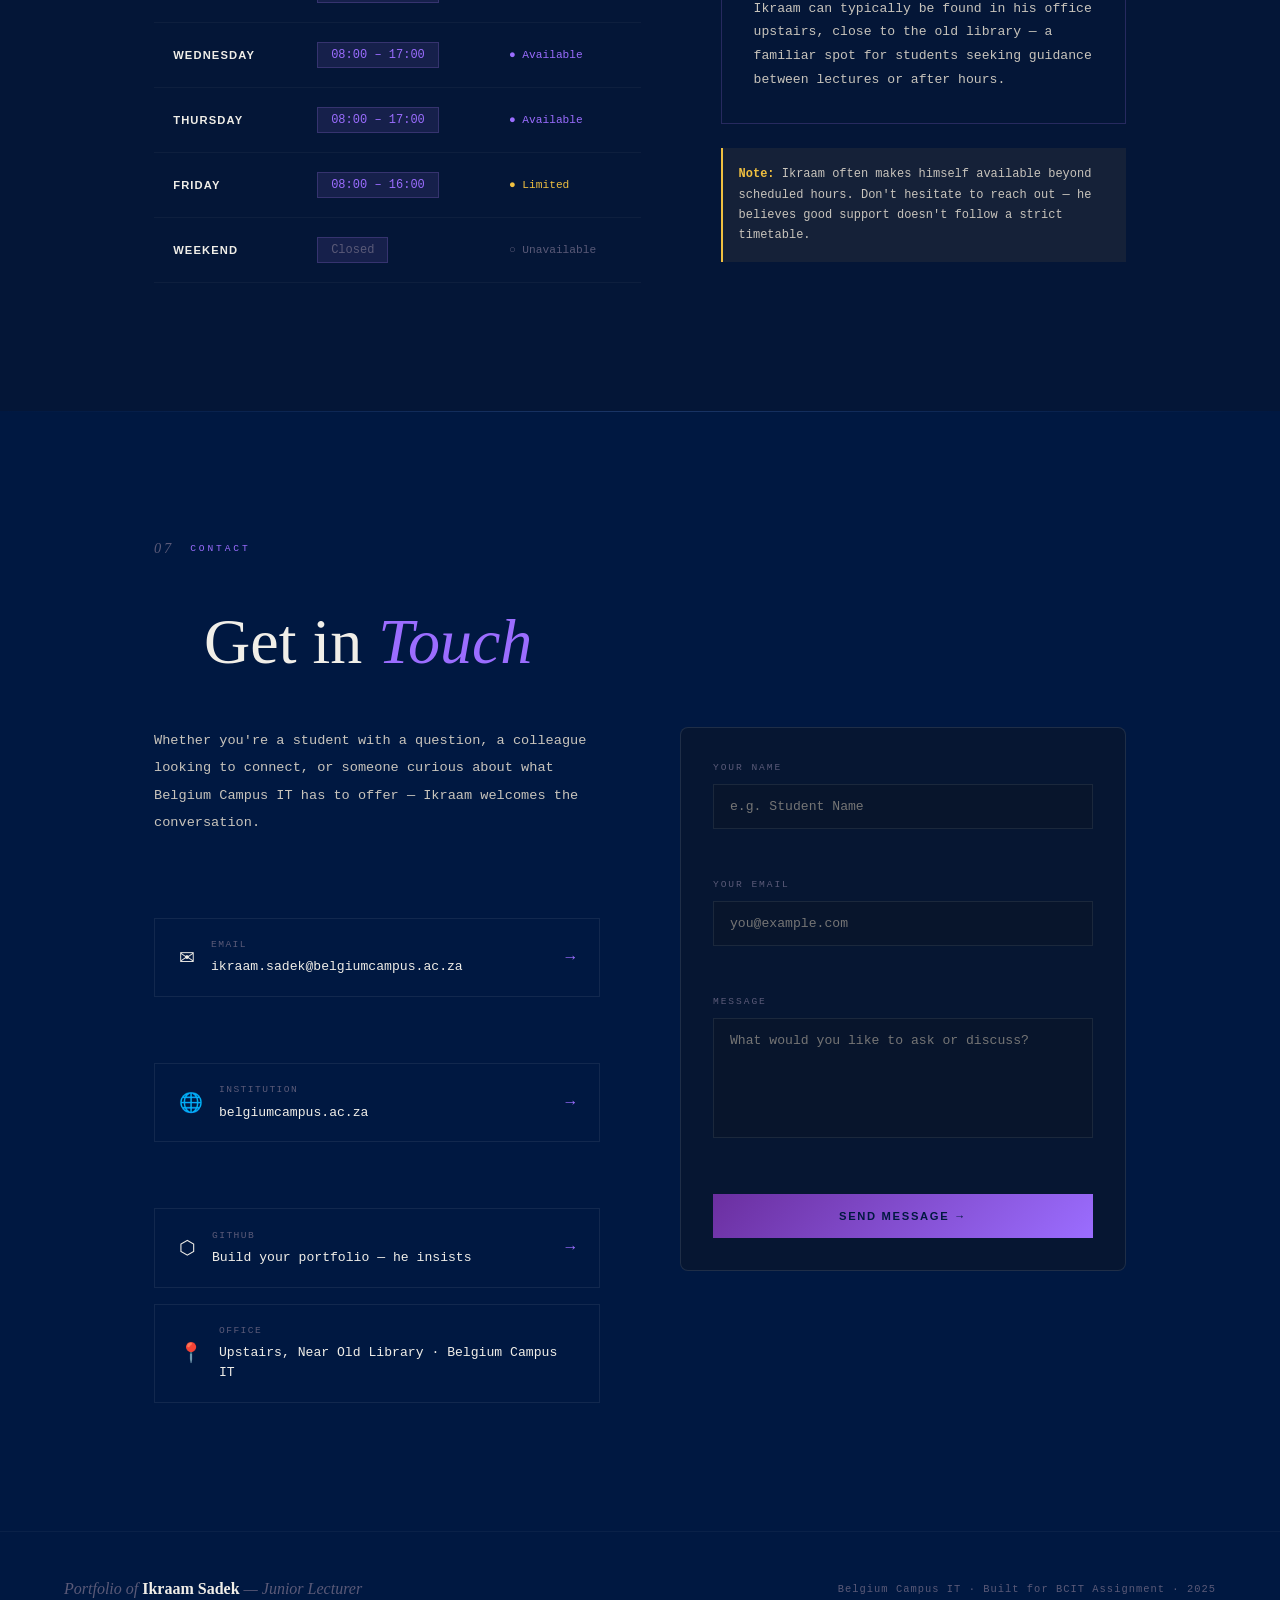
==== commit 452e0cdf: "Update print statement from 'Hello' to 'Goodbye'" ====
--- a/index.html
+++ b/index.html
@@ -64,7 +64,9 @@
         <div class="avatar-wrapper">
           <div class="avatar-ring"></div>
           <div class="avatar-ring-2"></div>
-          <div class="avatar-core">IS</div>
+          <div class="avatar-core">
+            <img src="images/image (3).png" alt=""> 
+          </div>
           <div class="avatar-badge">Belgium Campus</div>
           <div class="stat-pills">
             <div class="stat-pill"><span class="dot"></span><span>6+ Modules</span></div>
@@ -477,4 +479,4 @@
   <script src="app.js"></script>
 </body>
 
-</html>+</html>
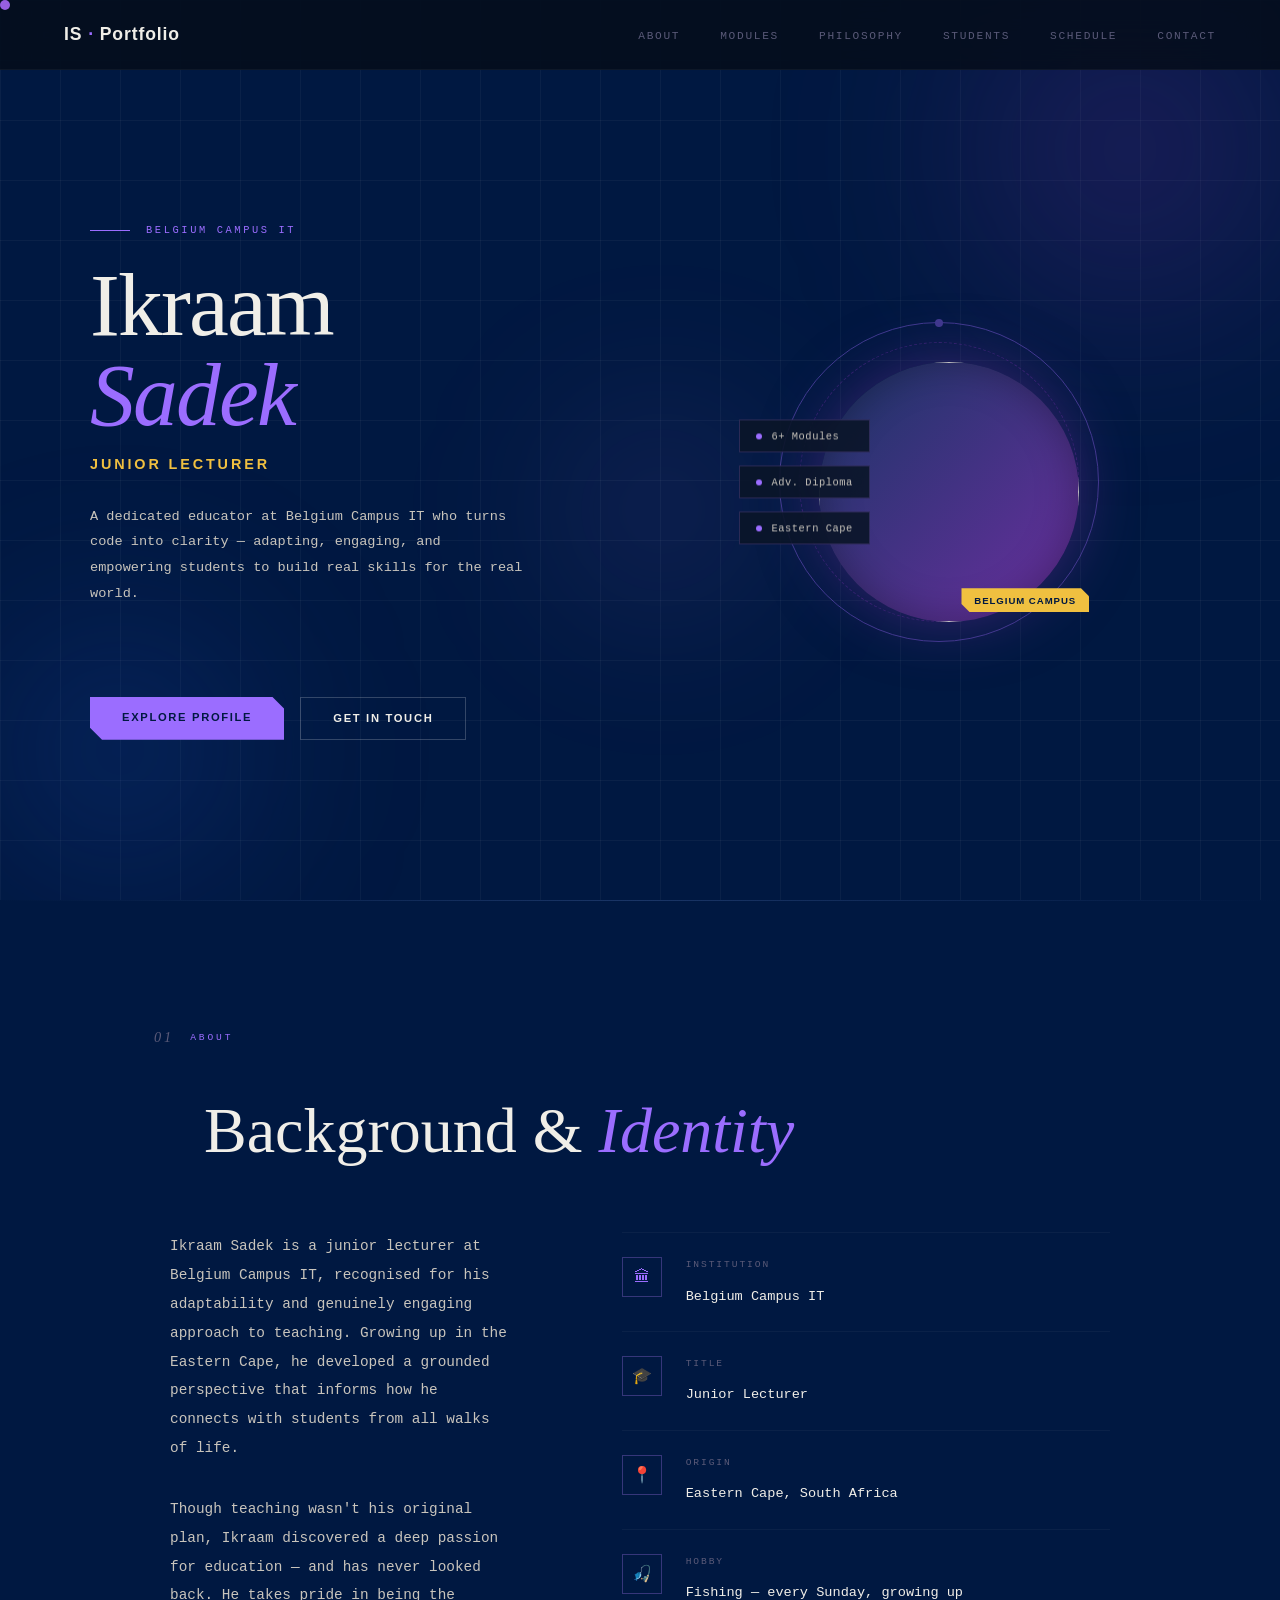
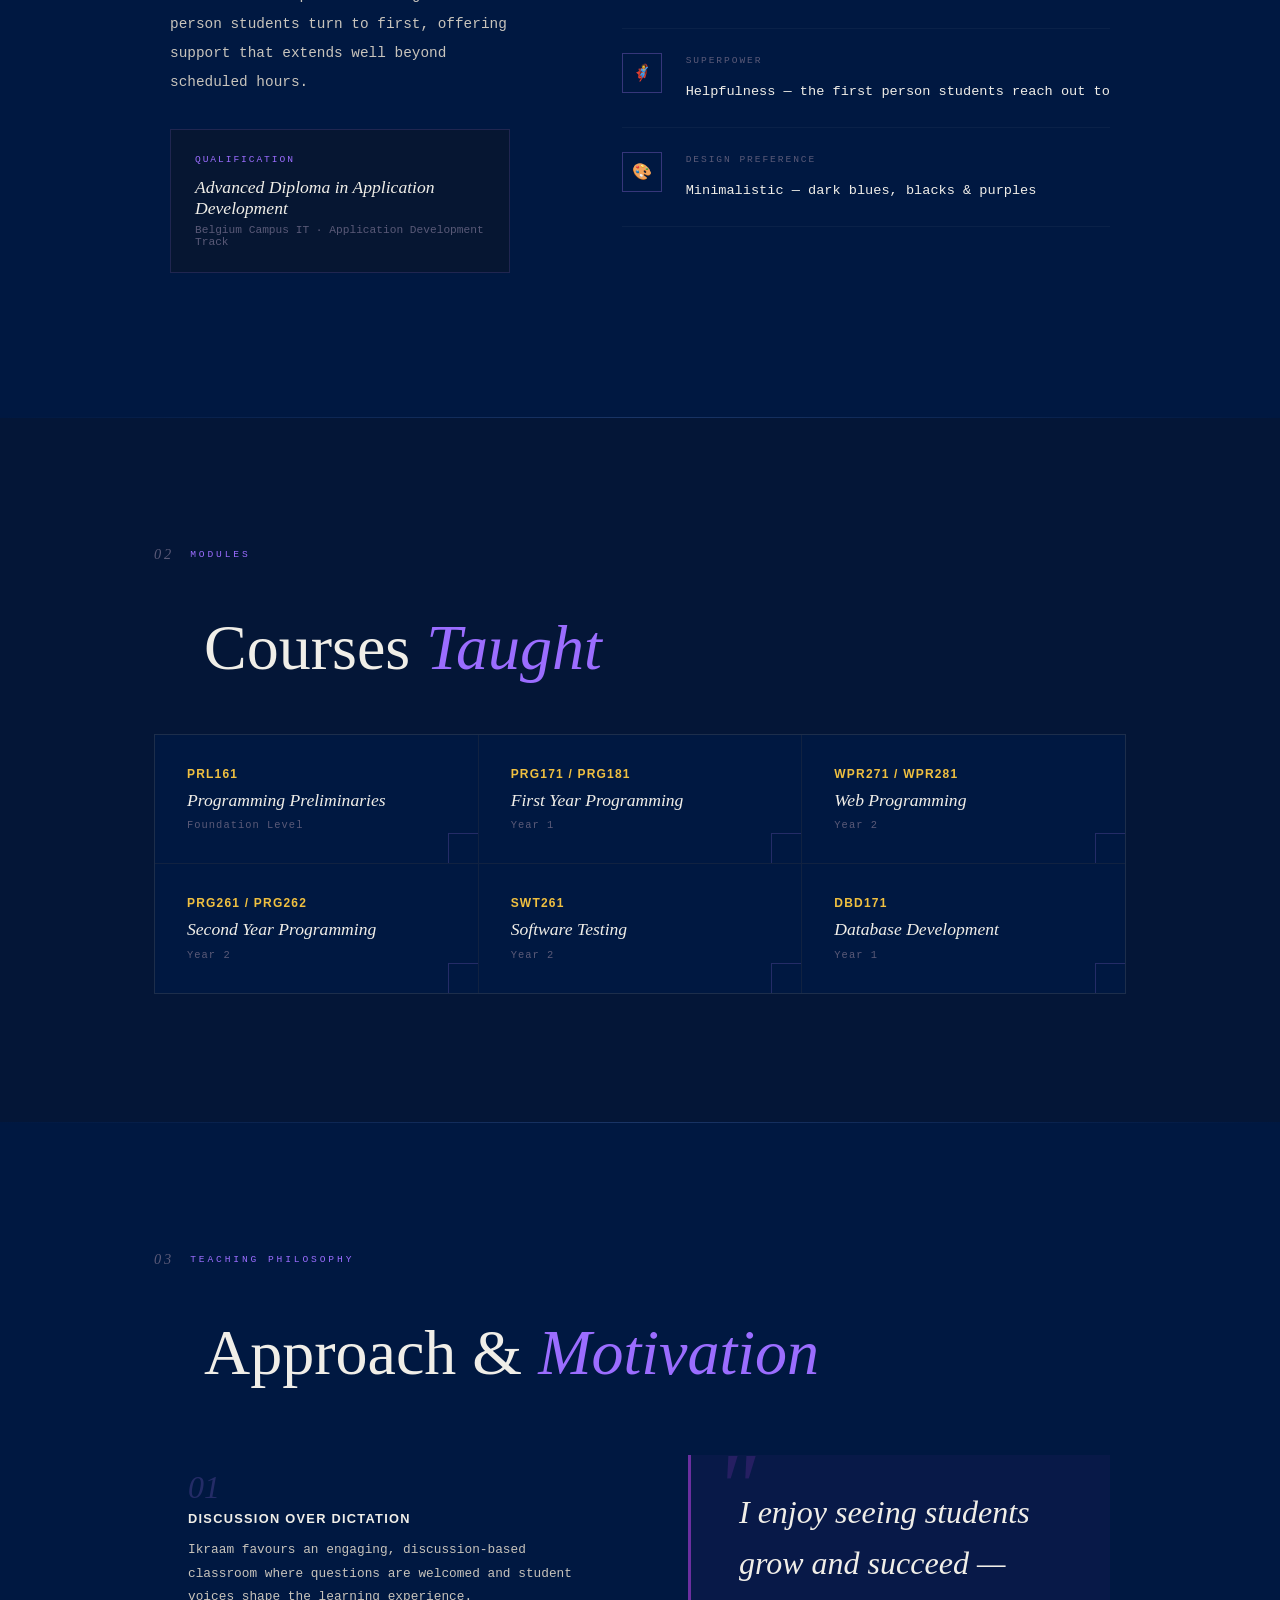
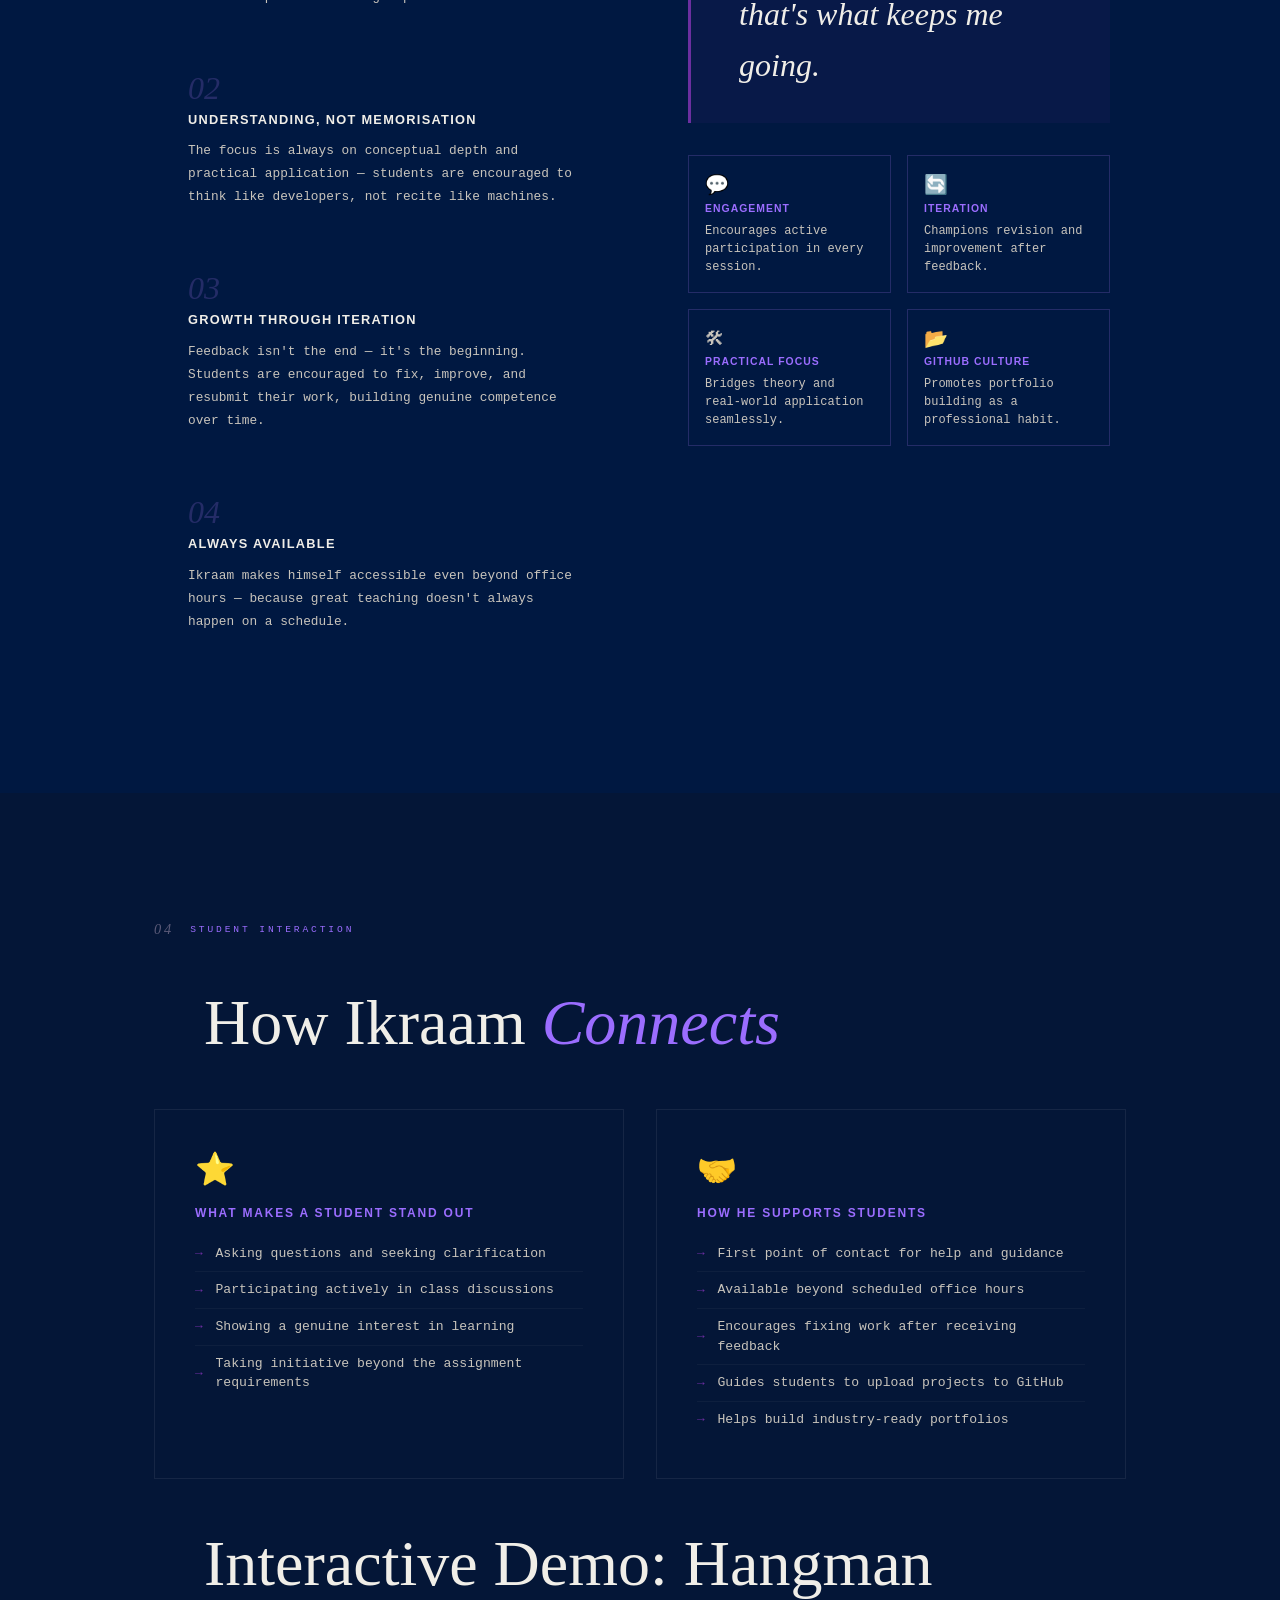
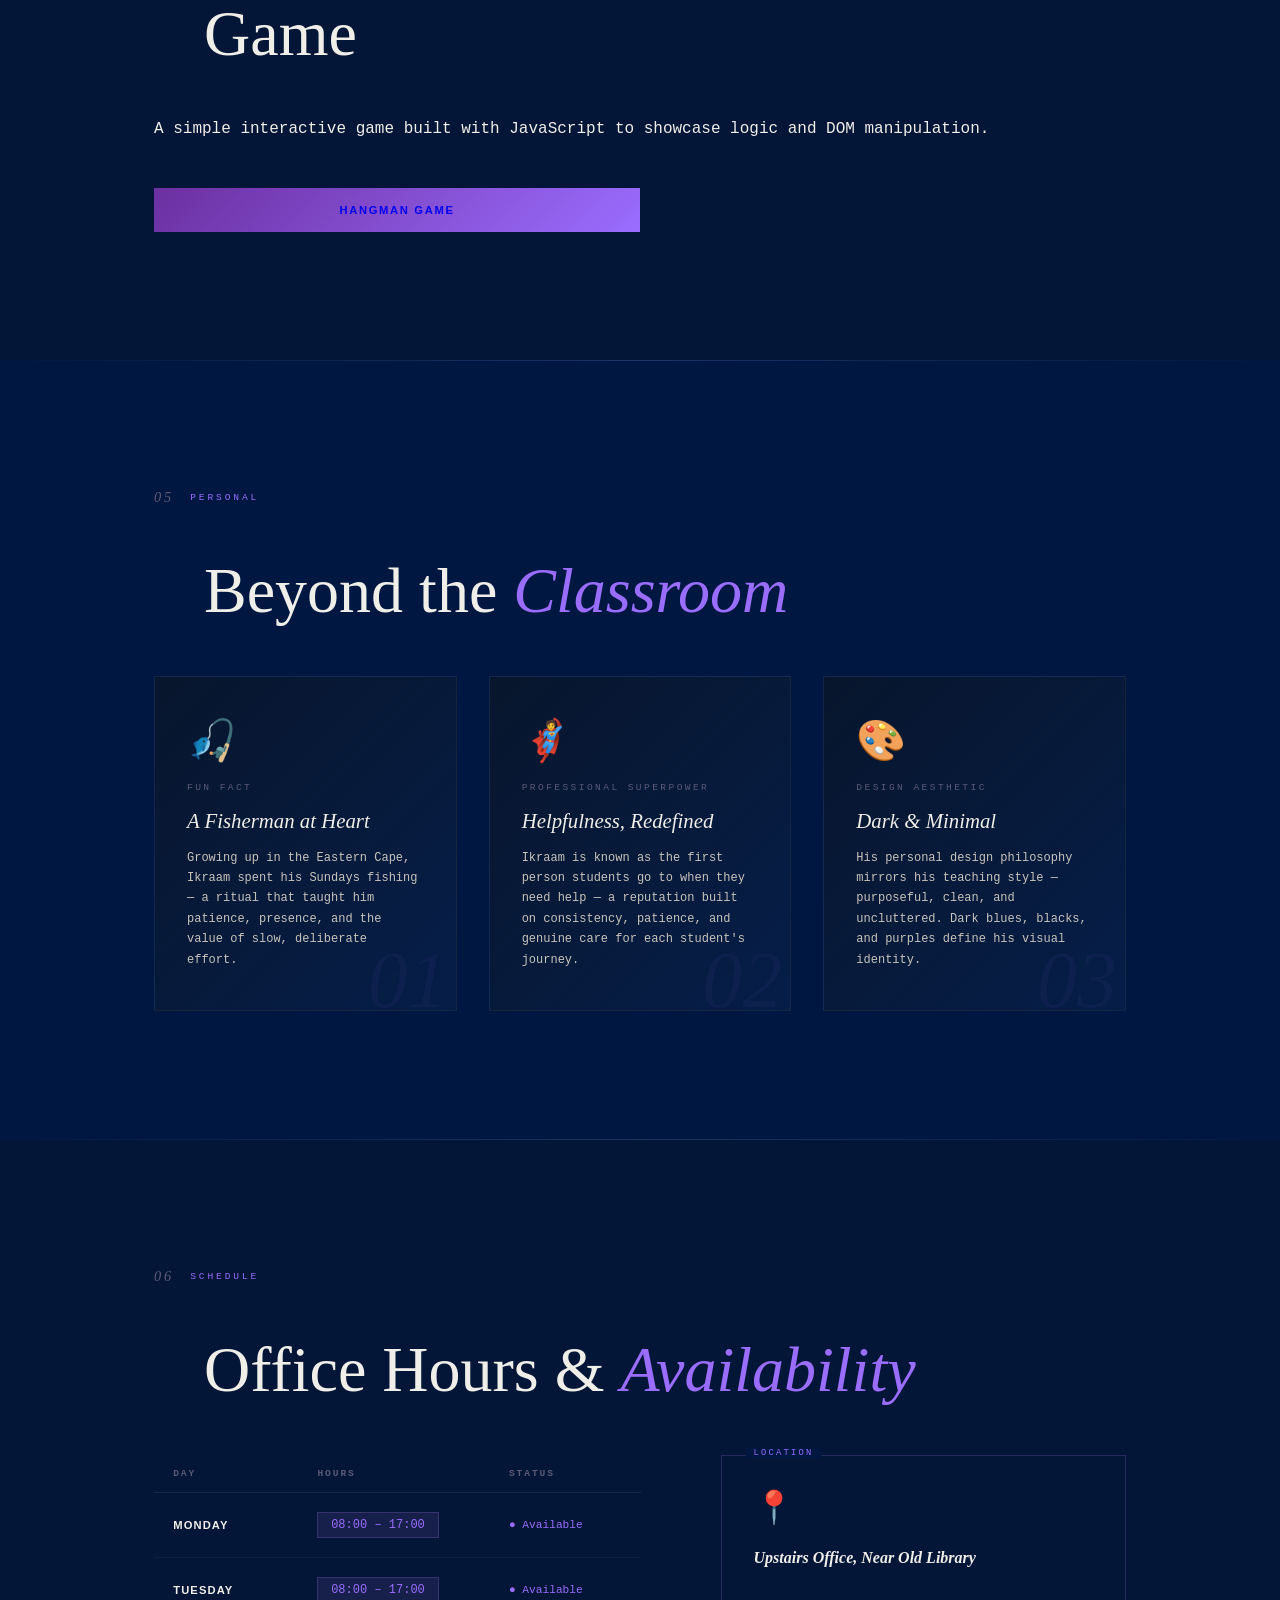
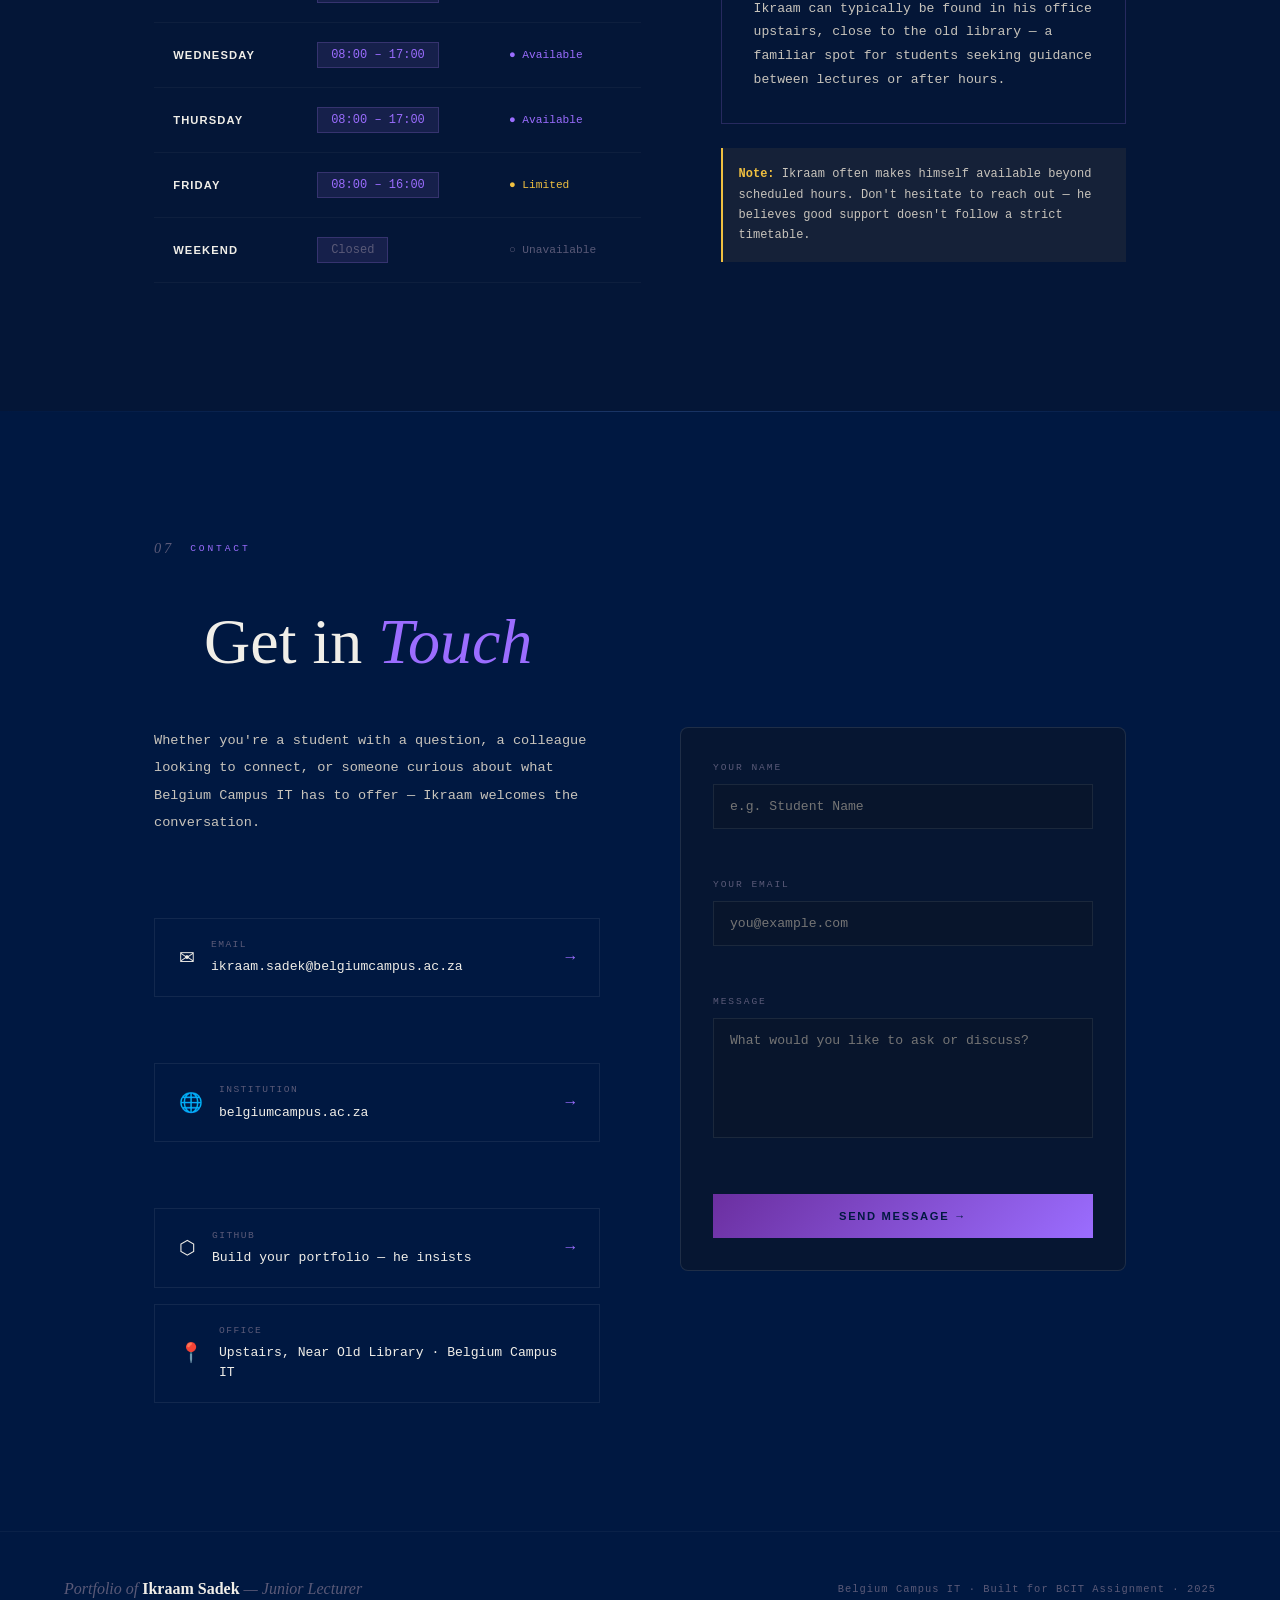
==== commit 15660aa5: "Update print statement from 'Hello' to 'Goodbye'" ====
--- a/index.html
+++ b/index.html
@@ -65,7 +65,7 @@
           <div class="avatar-ring"></div>
           <div class="avatar-ring-2"></div>
           <div class="avatar-core">
-            <img src="images/image (3).png" alt=""> 
+            <img src="images/IS.png" alt=""> 
           </div>
           <div class="avatar-badge">Belgium Campus</div>
           <div class="stat-pills">
--- a/style.css
+++ b/style.css
@@ -1193,4 +1193,23 @@
 width: 50%;
   }
  
-  +
+.avatar-core {
+  width: 260px;
+  height: 260px;
+  border-radius: 100%;
+  overflow: hidden;
+  position: relative;
+  display: flex;            /* ensures proper centering */
+  align-items: center;
+  justify-content: center;
+}
+ 
+.avatar-core img {
+  width: 100%;
+  height: 100%;
+  object-fit: cover;
+  object-position: center;
+  border-radius: 50%;       /* ensures no square edges sneak in */
+  display: block;
+}
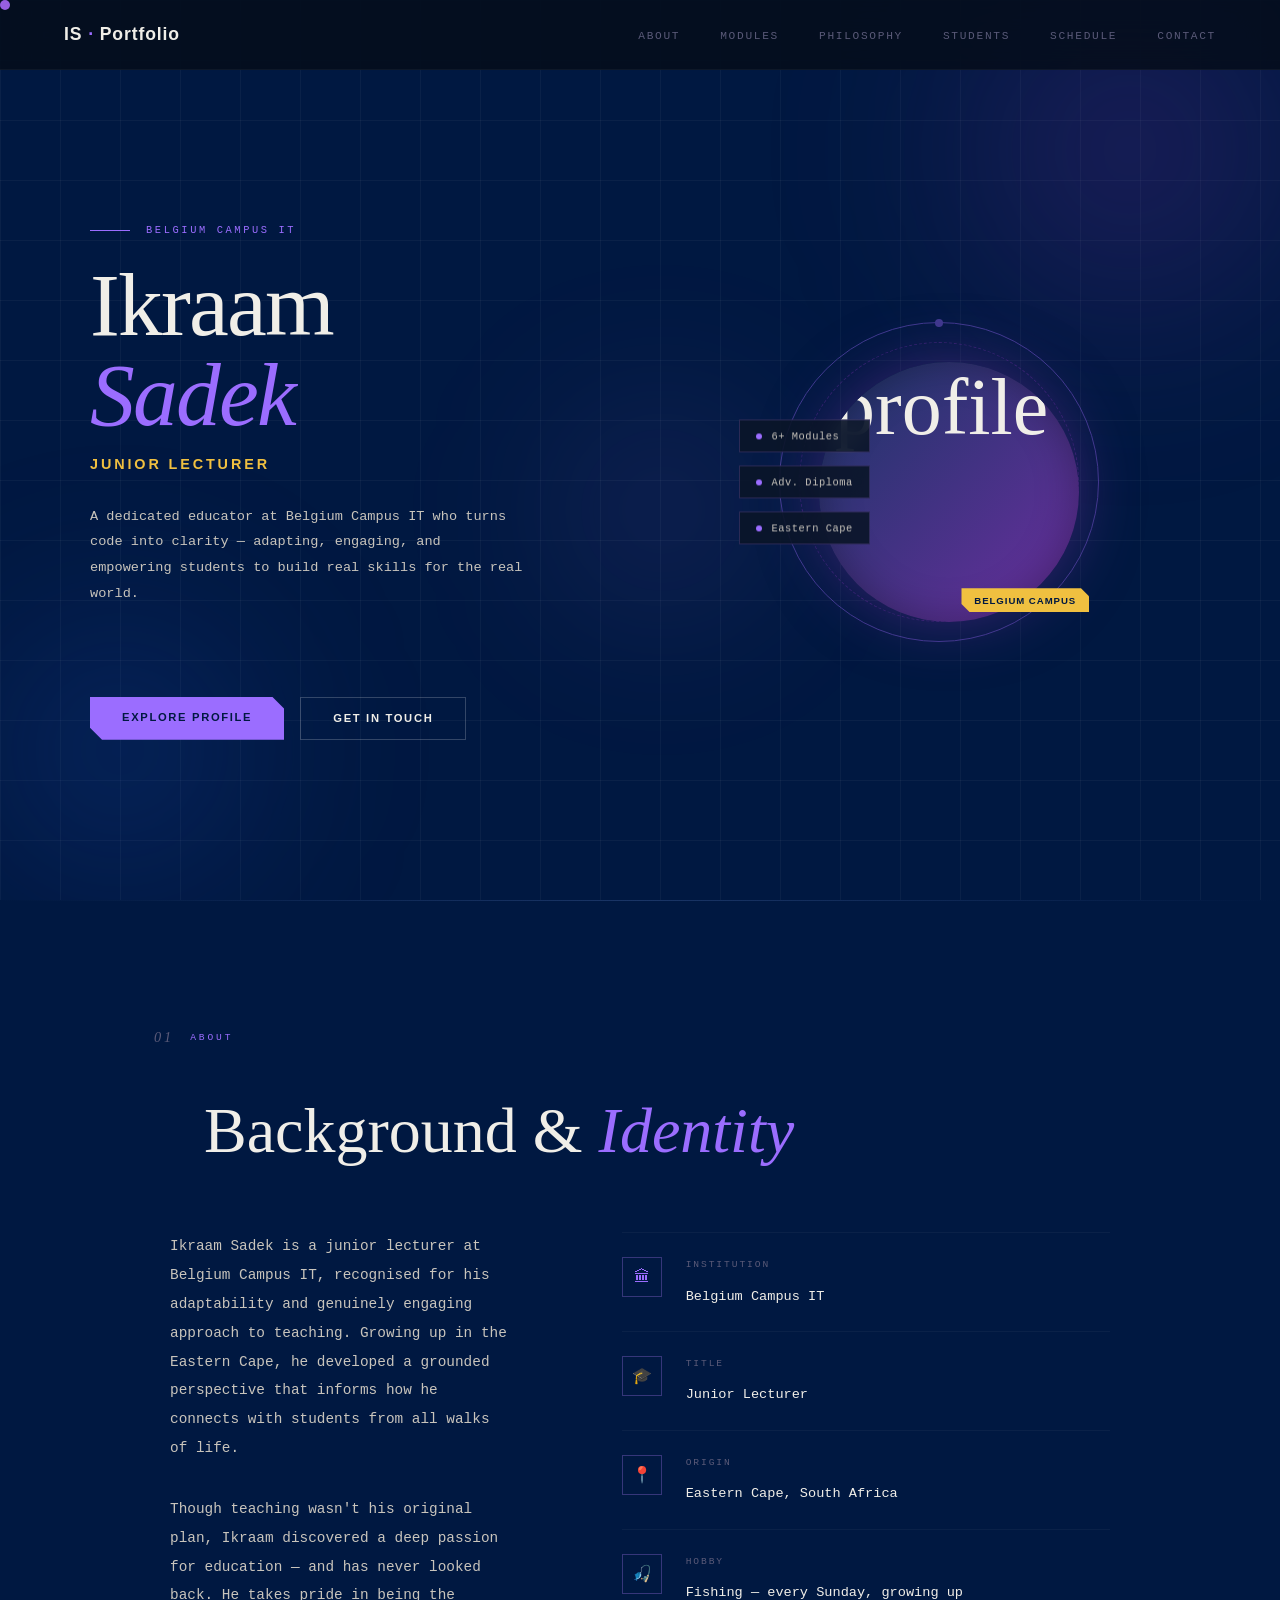
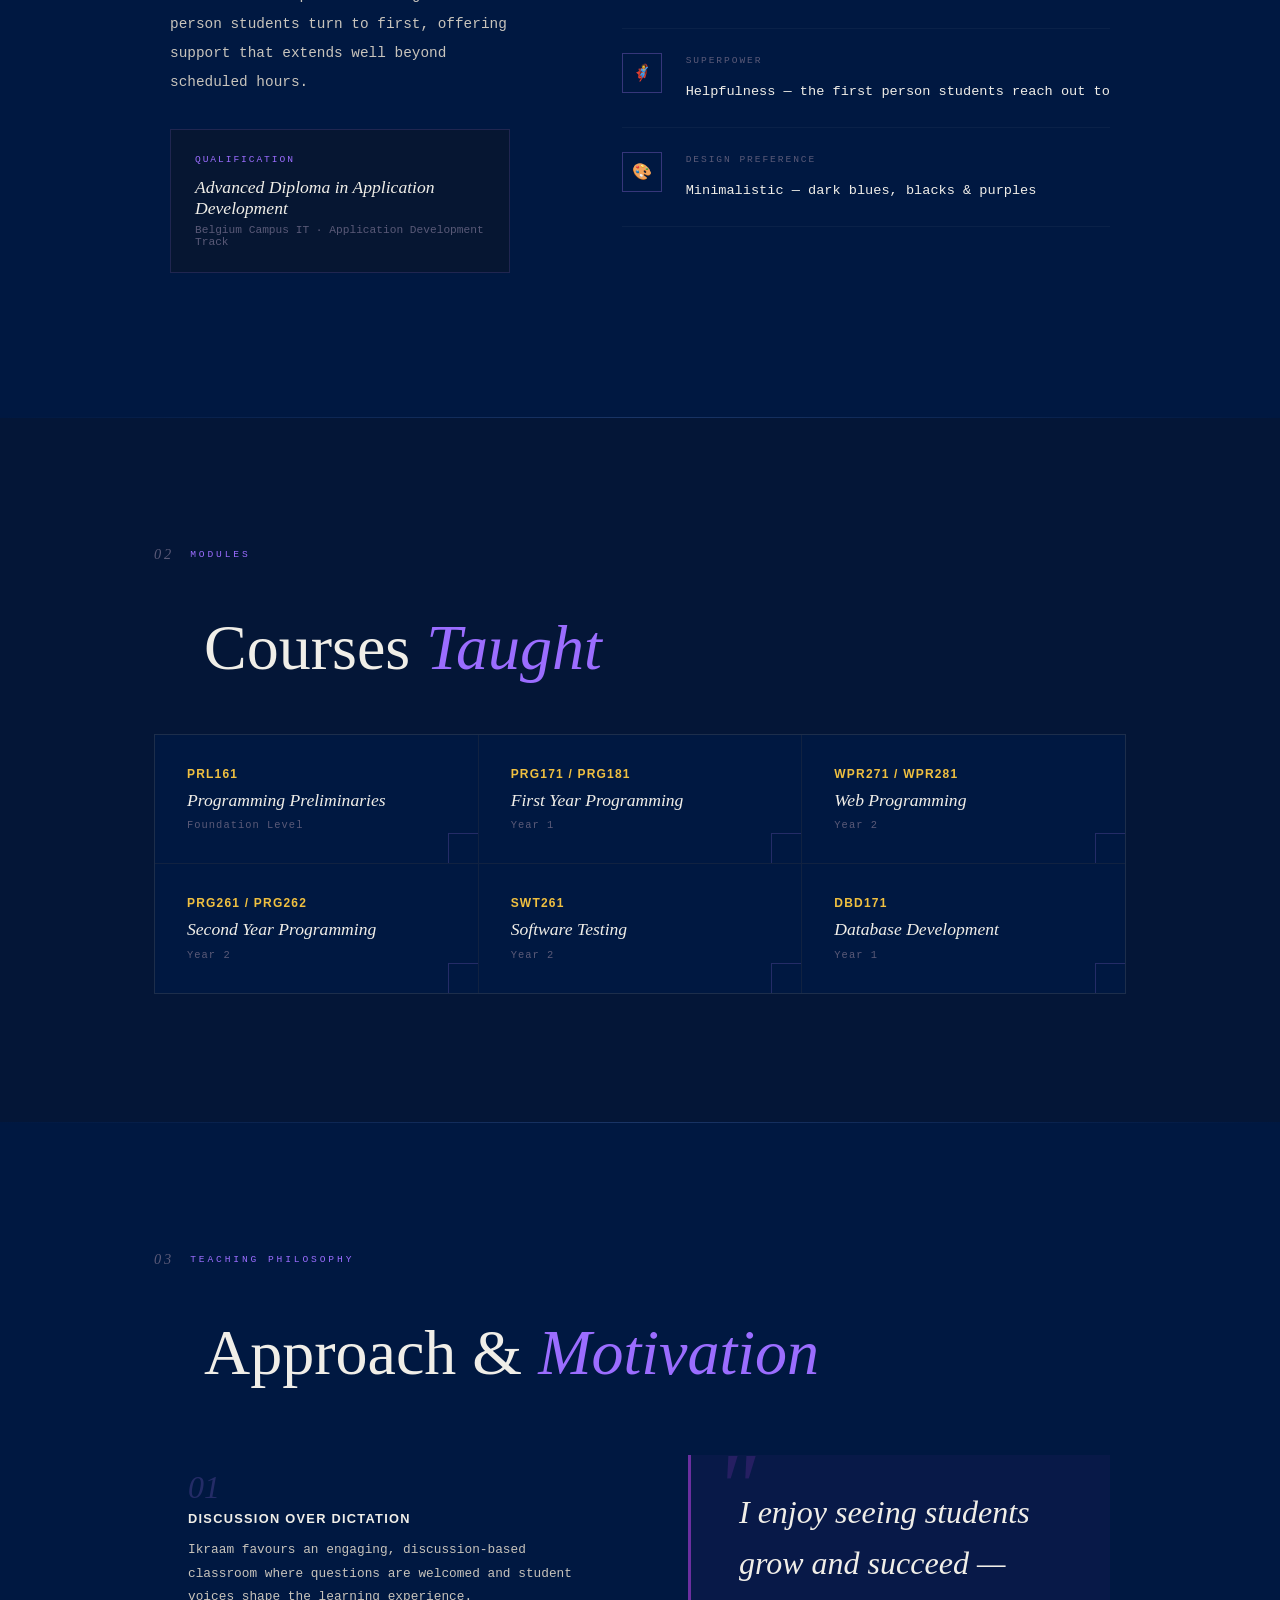
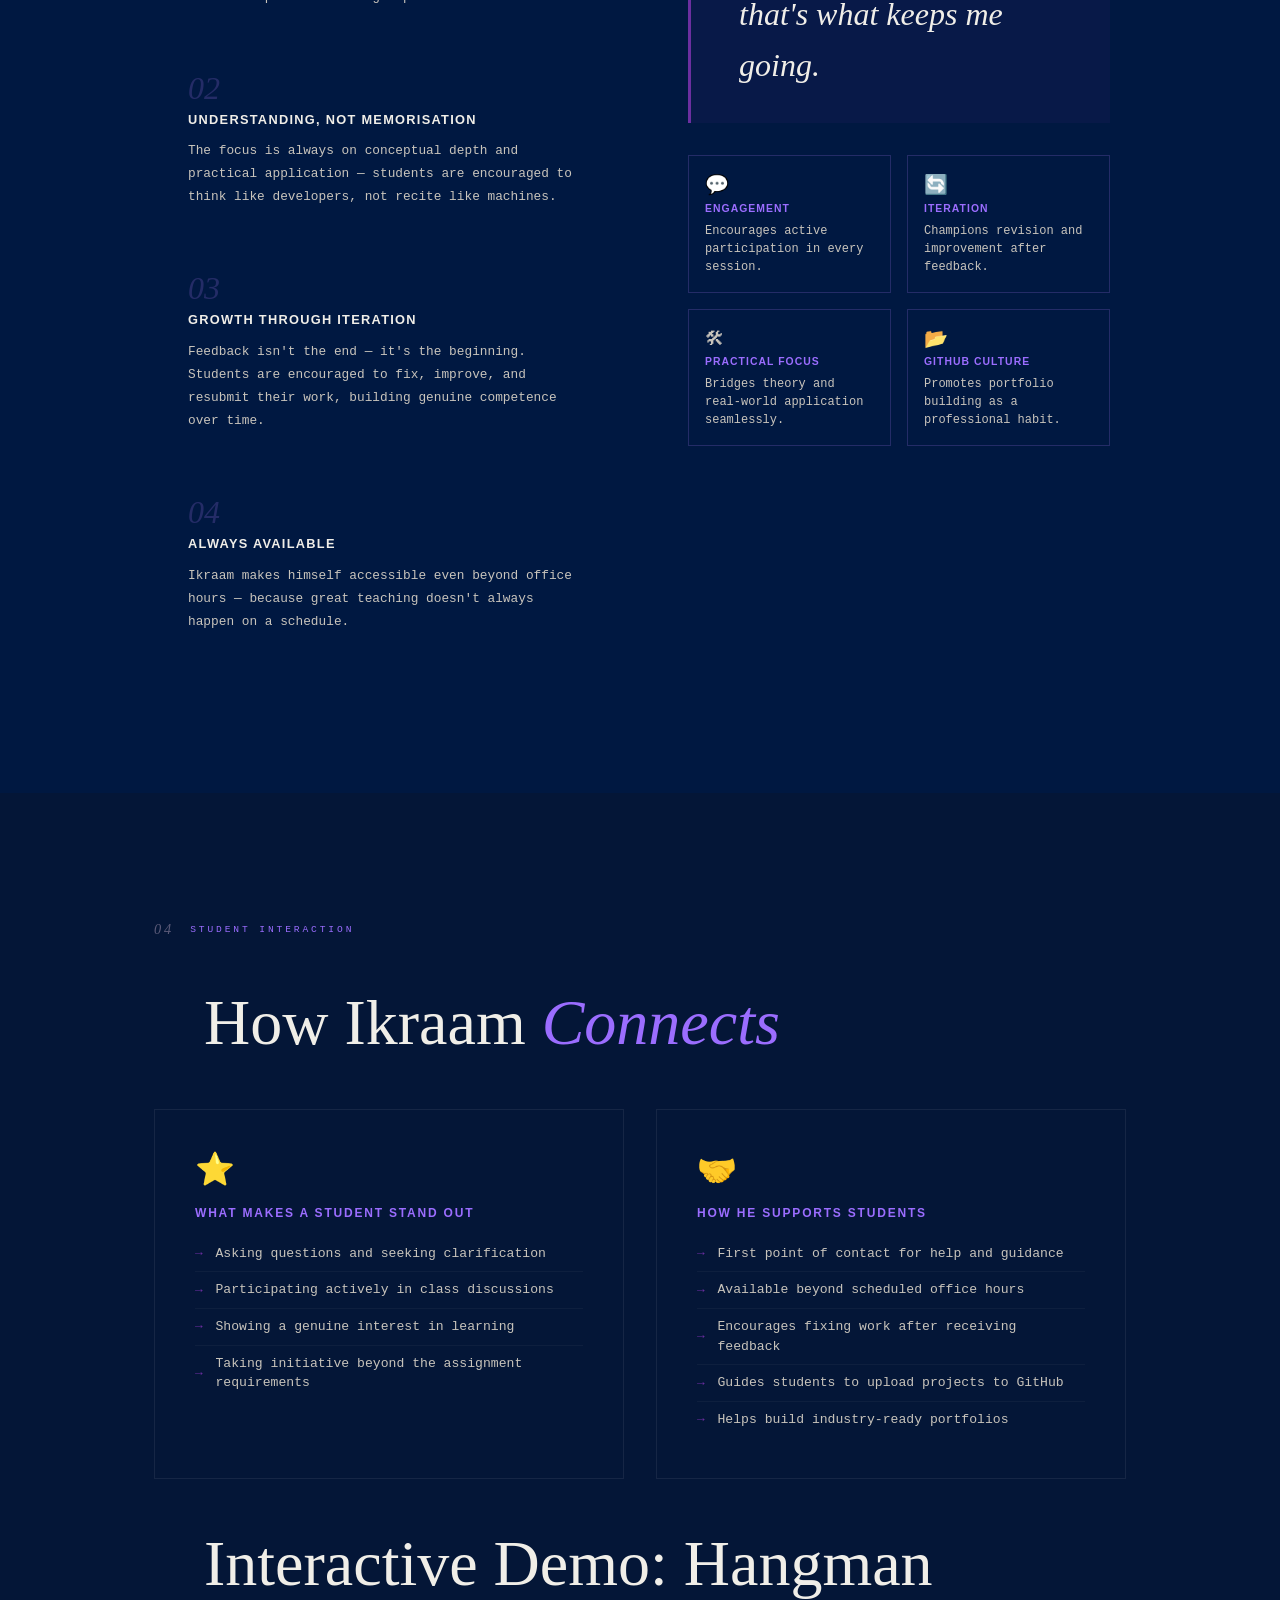
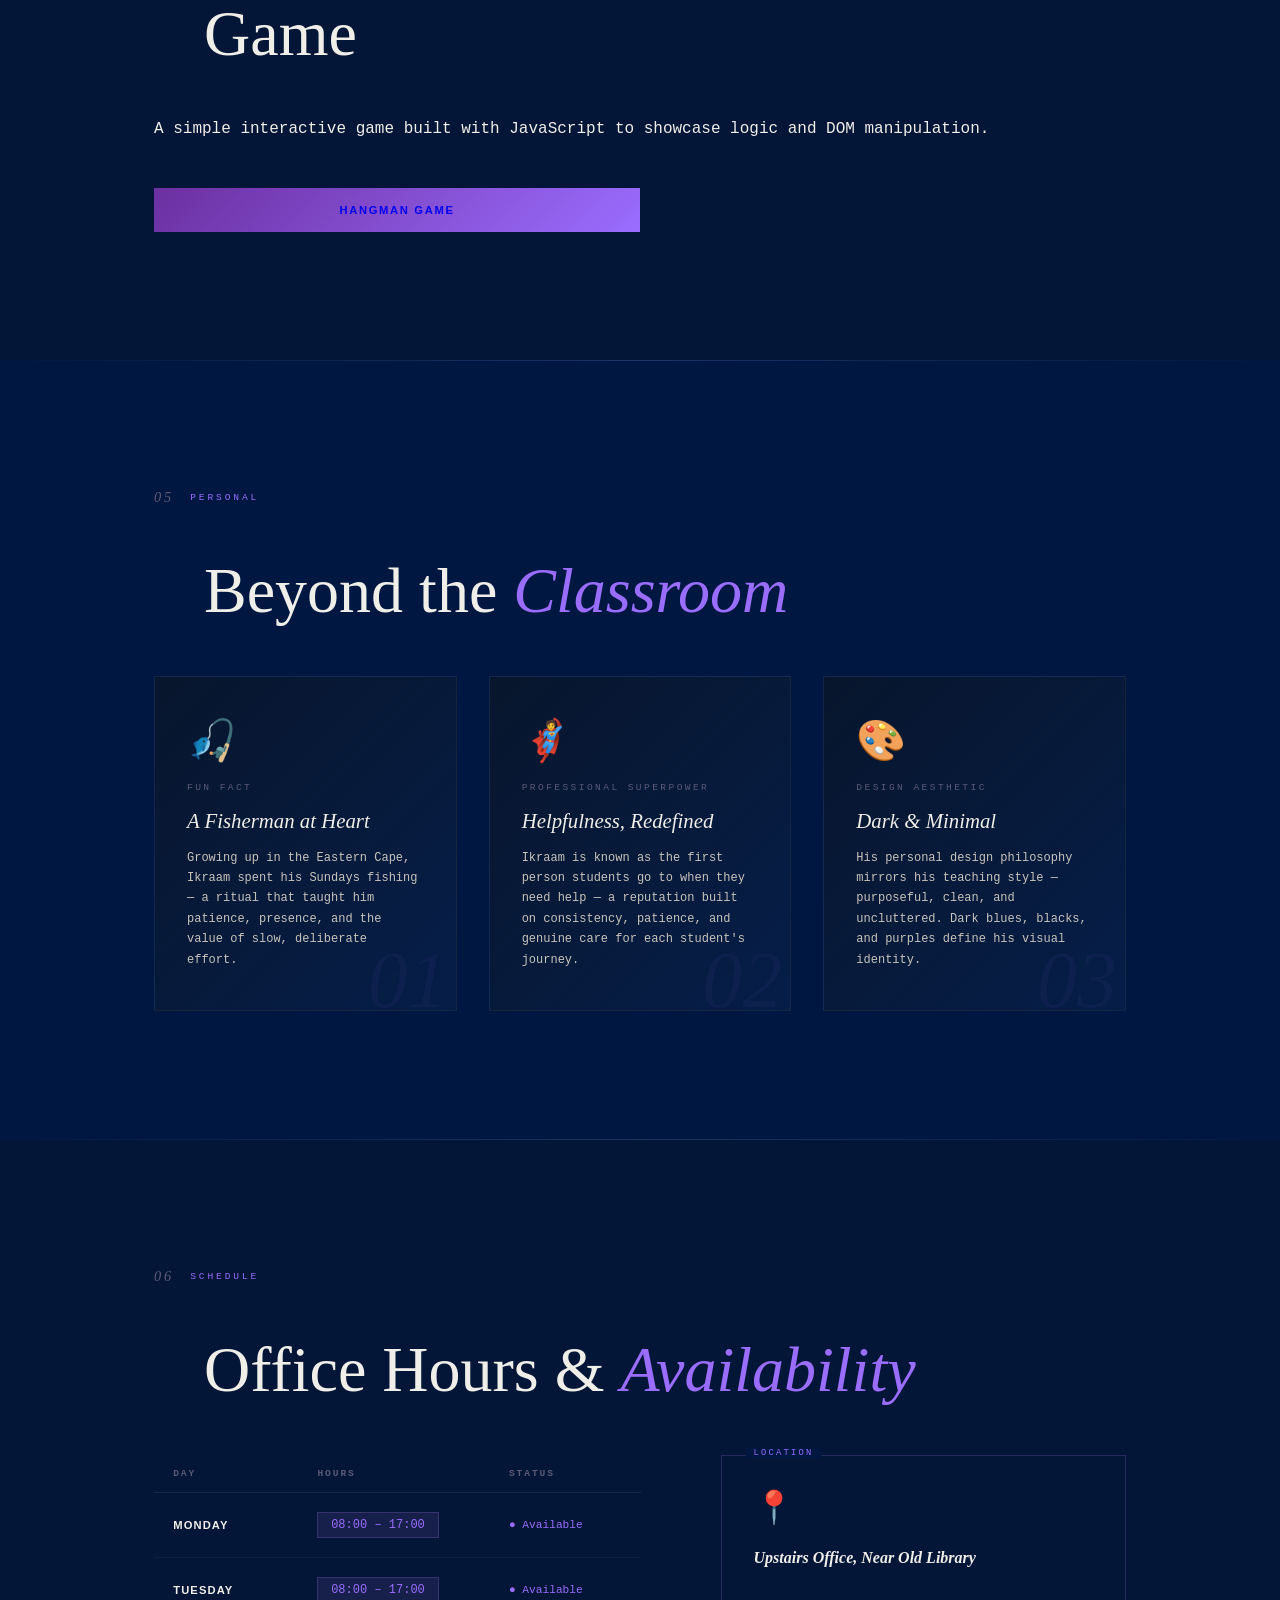
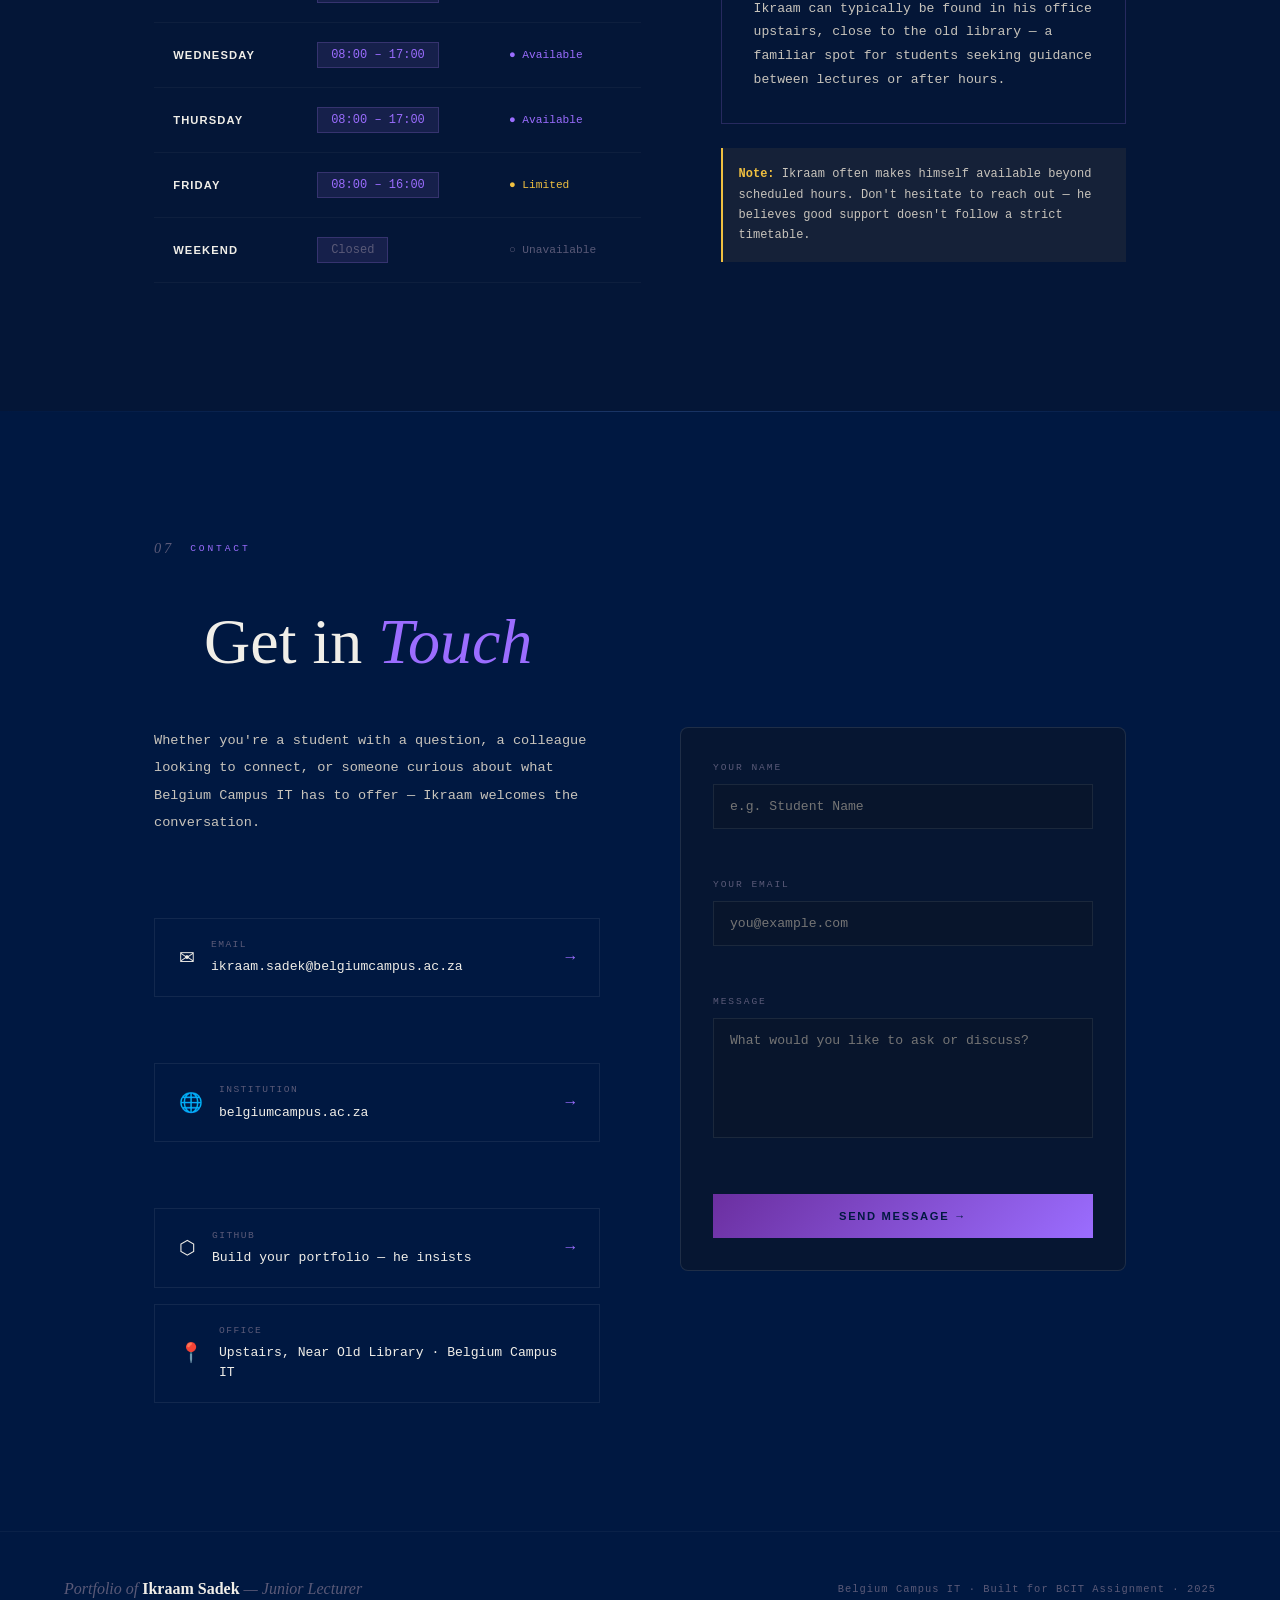
==== commit e95a9b46: "Update index.html" ====
--- a/index.html
+++ b/index.html
@@ -65,7 +65,7 @@
           <div class="avatar-ring"></div>
           <div class="avatar-ring-2"></div>
           <div class="avatar-core">
-            <img src="images/IS.png" alt=""> 
+            <img src="images/IS.png" alt="profile"> 
           </div>
           <div class="avatar-badge">Belgium Campus</div>
           <div class="stat-pills">
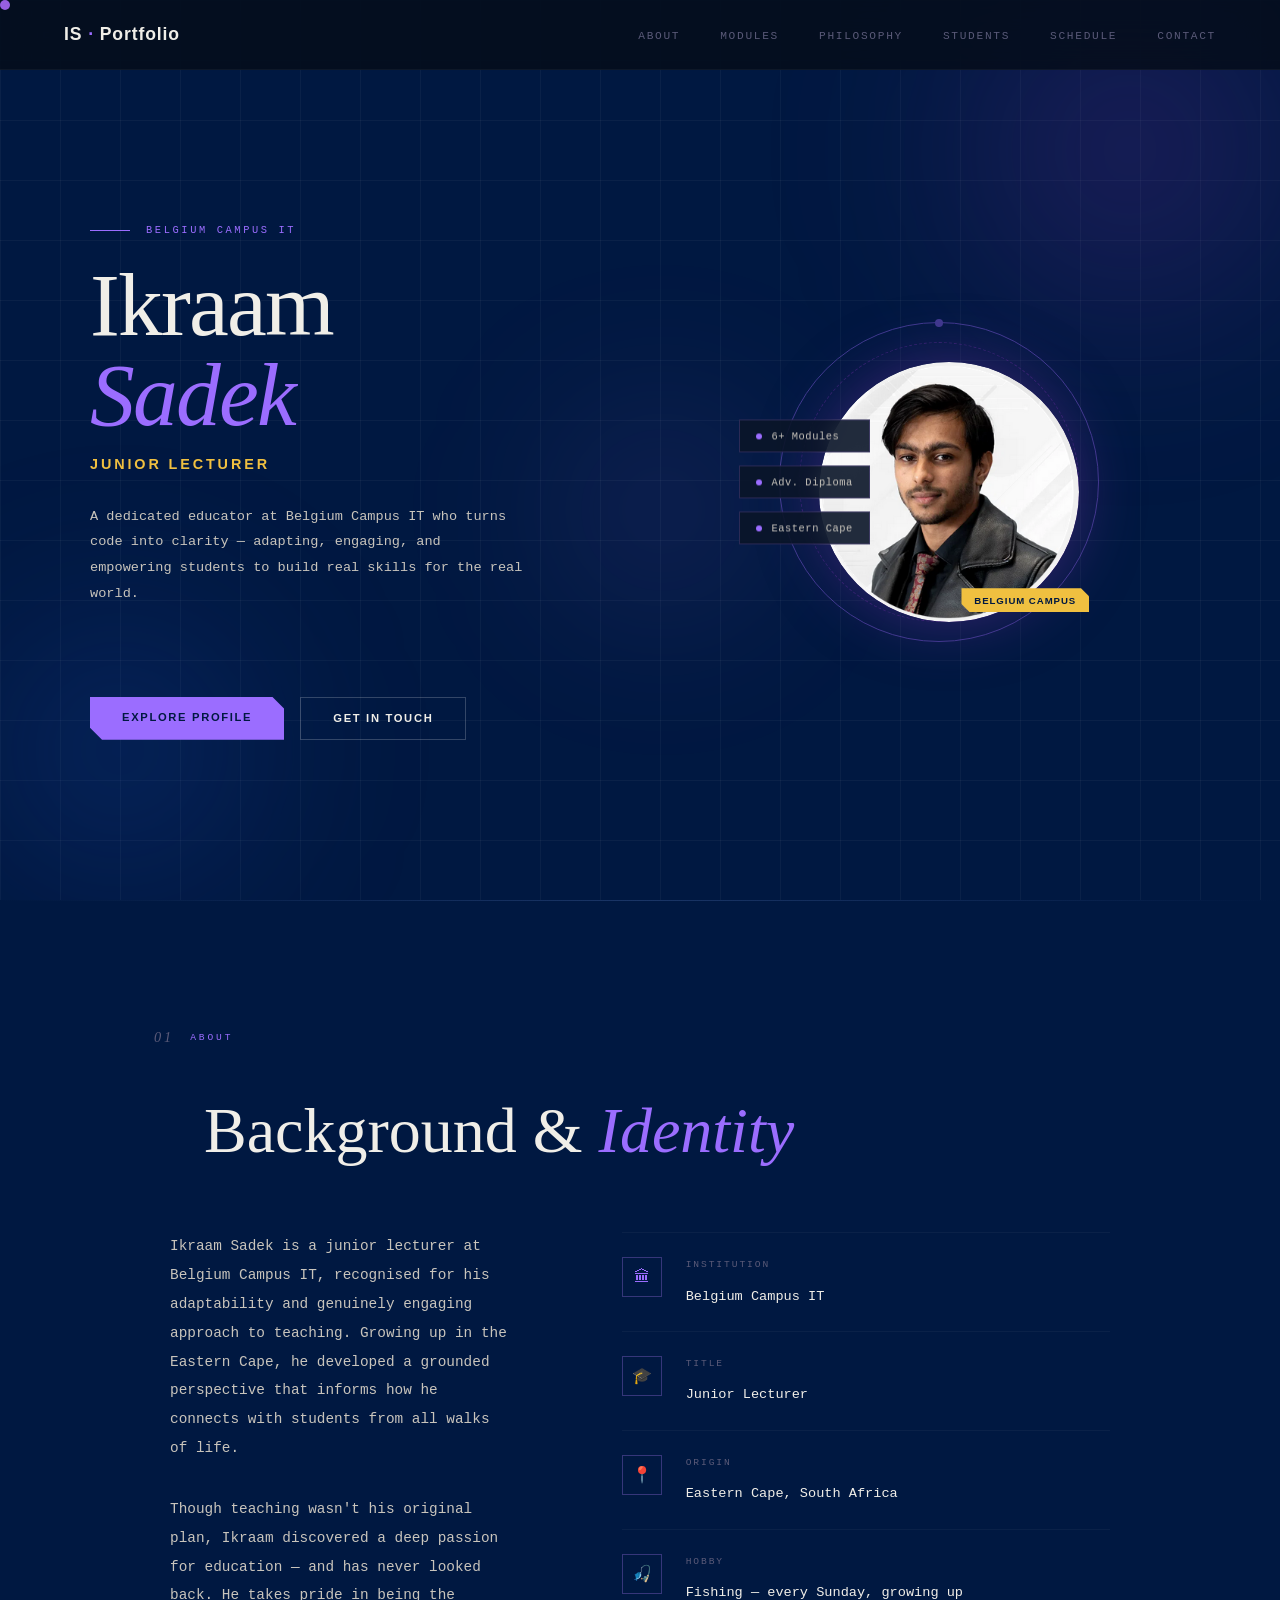
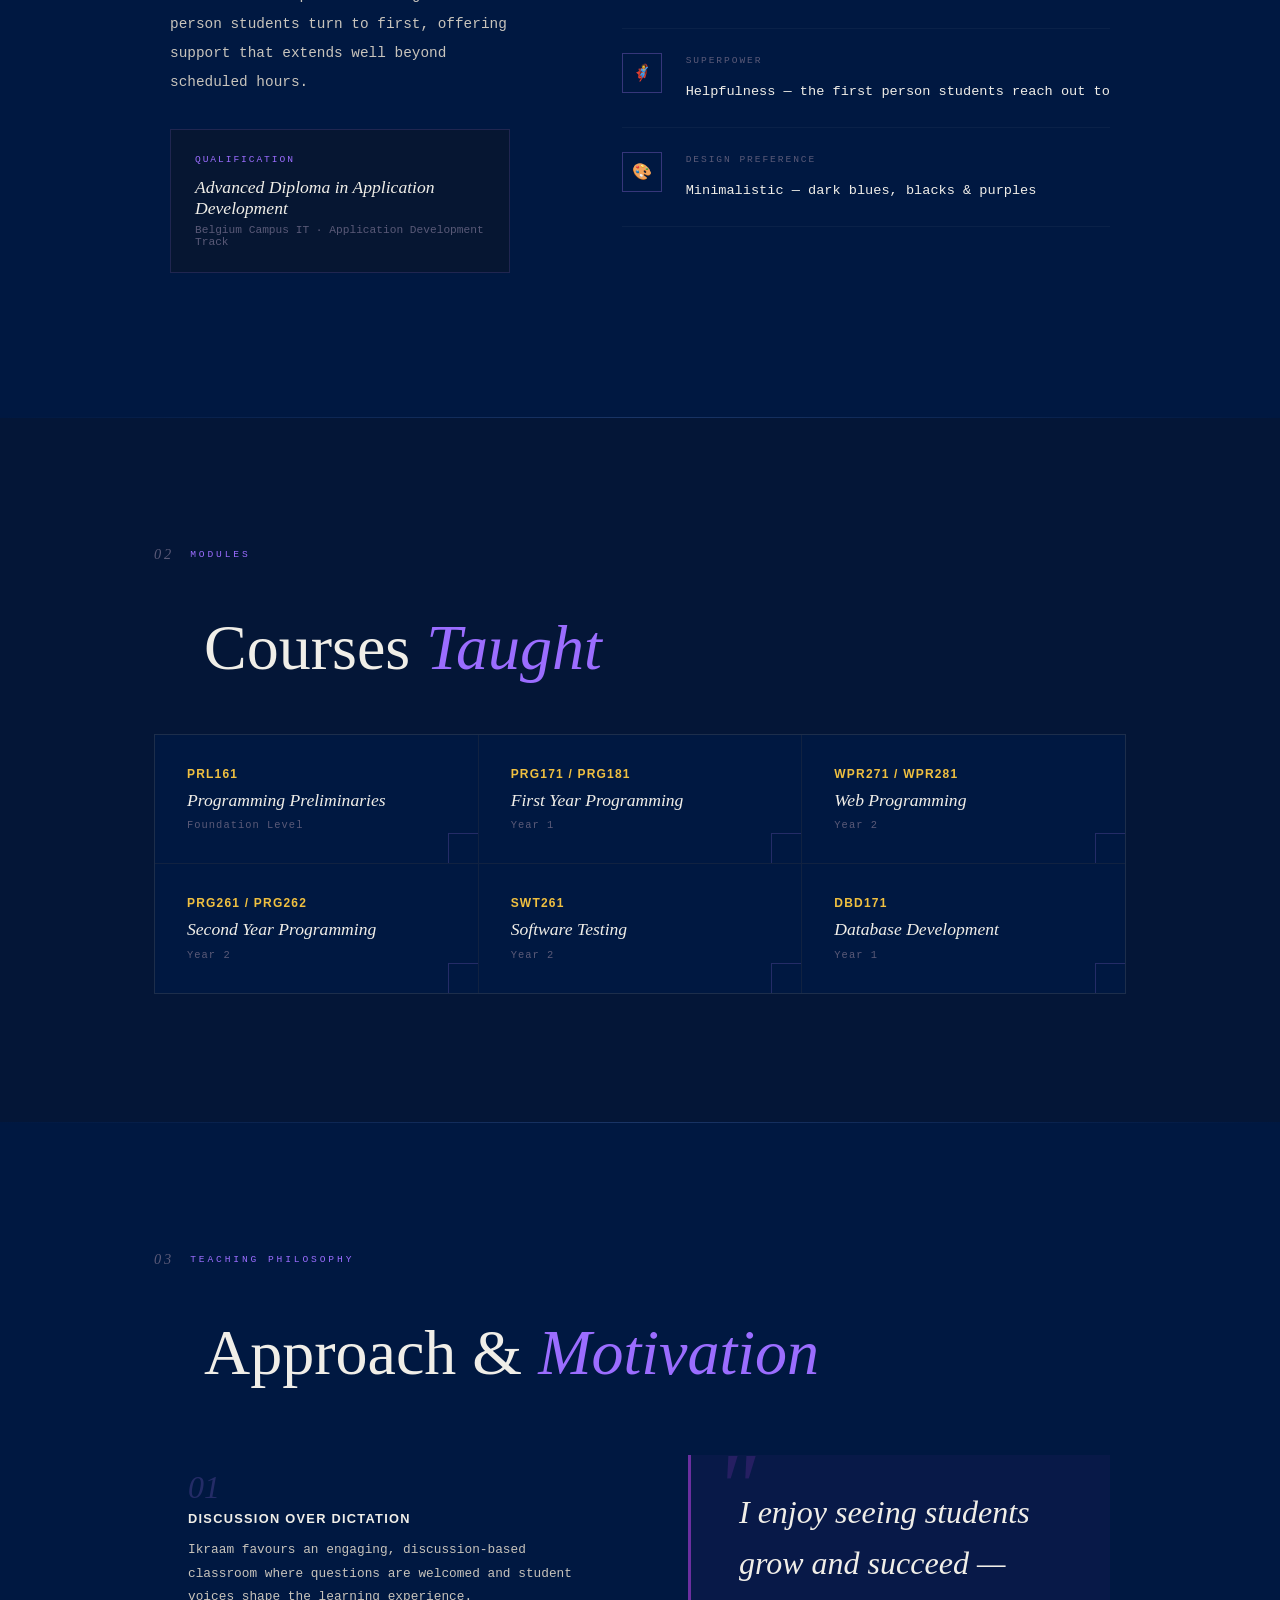
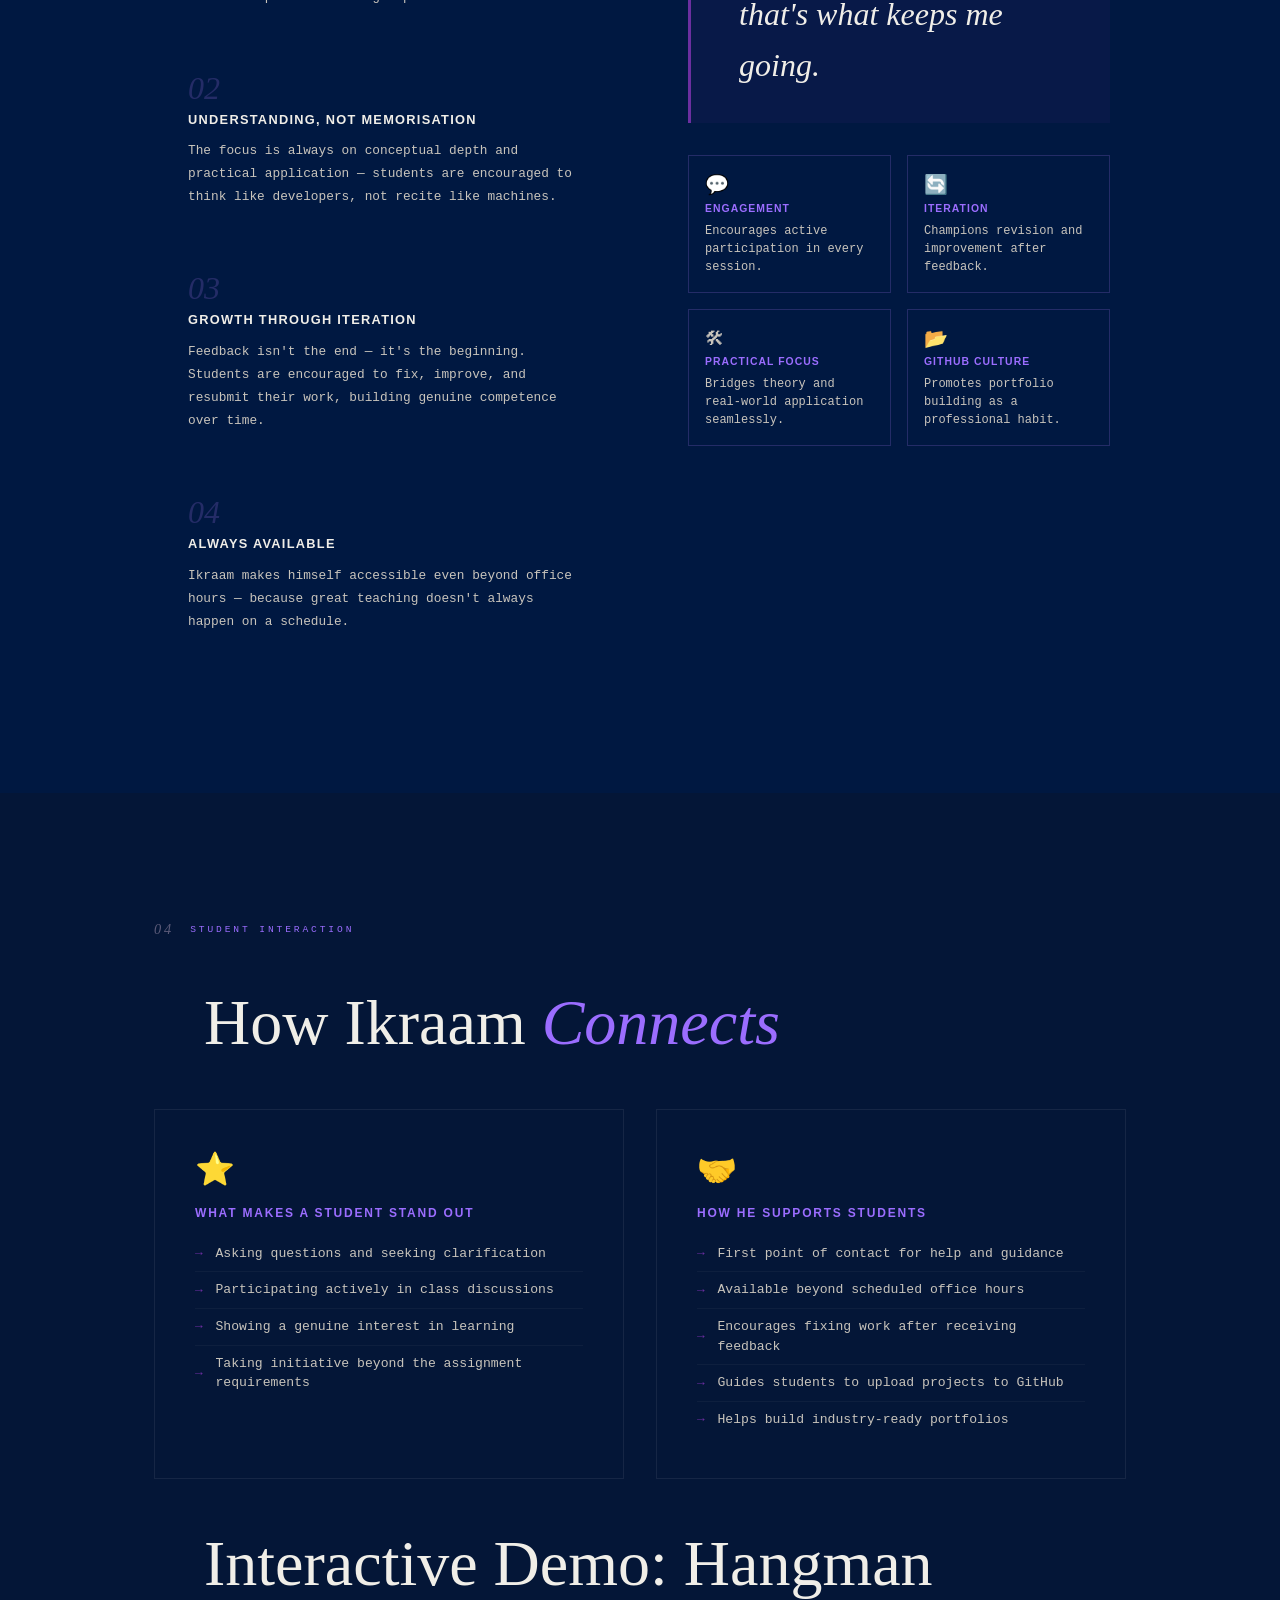
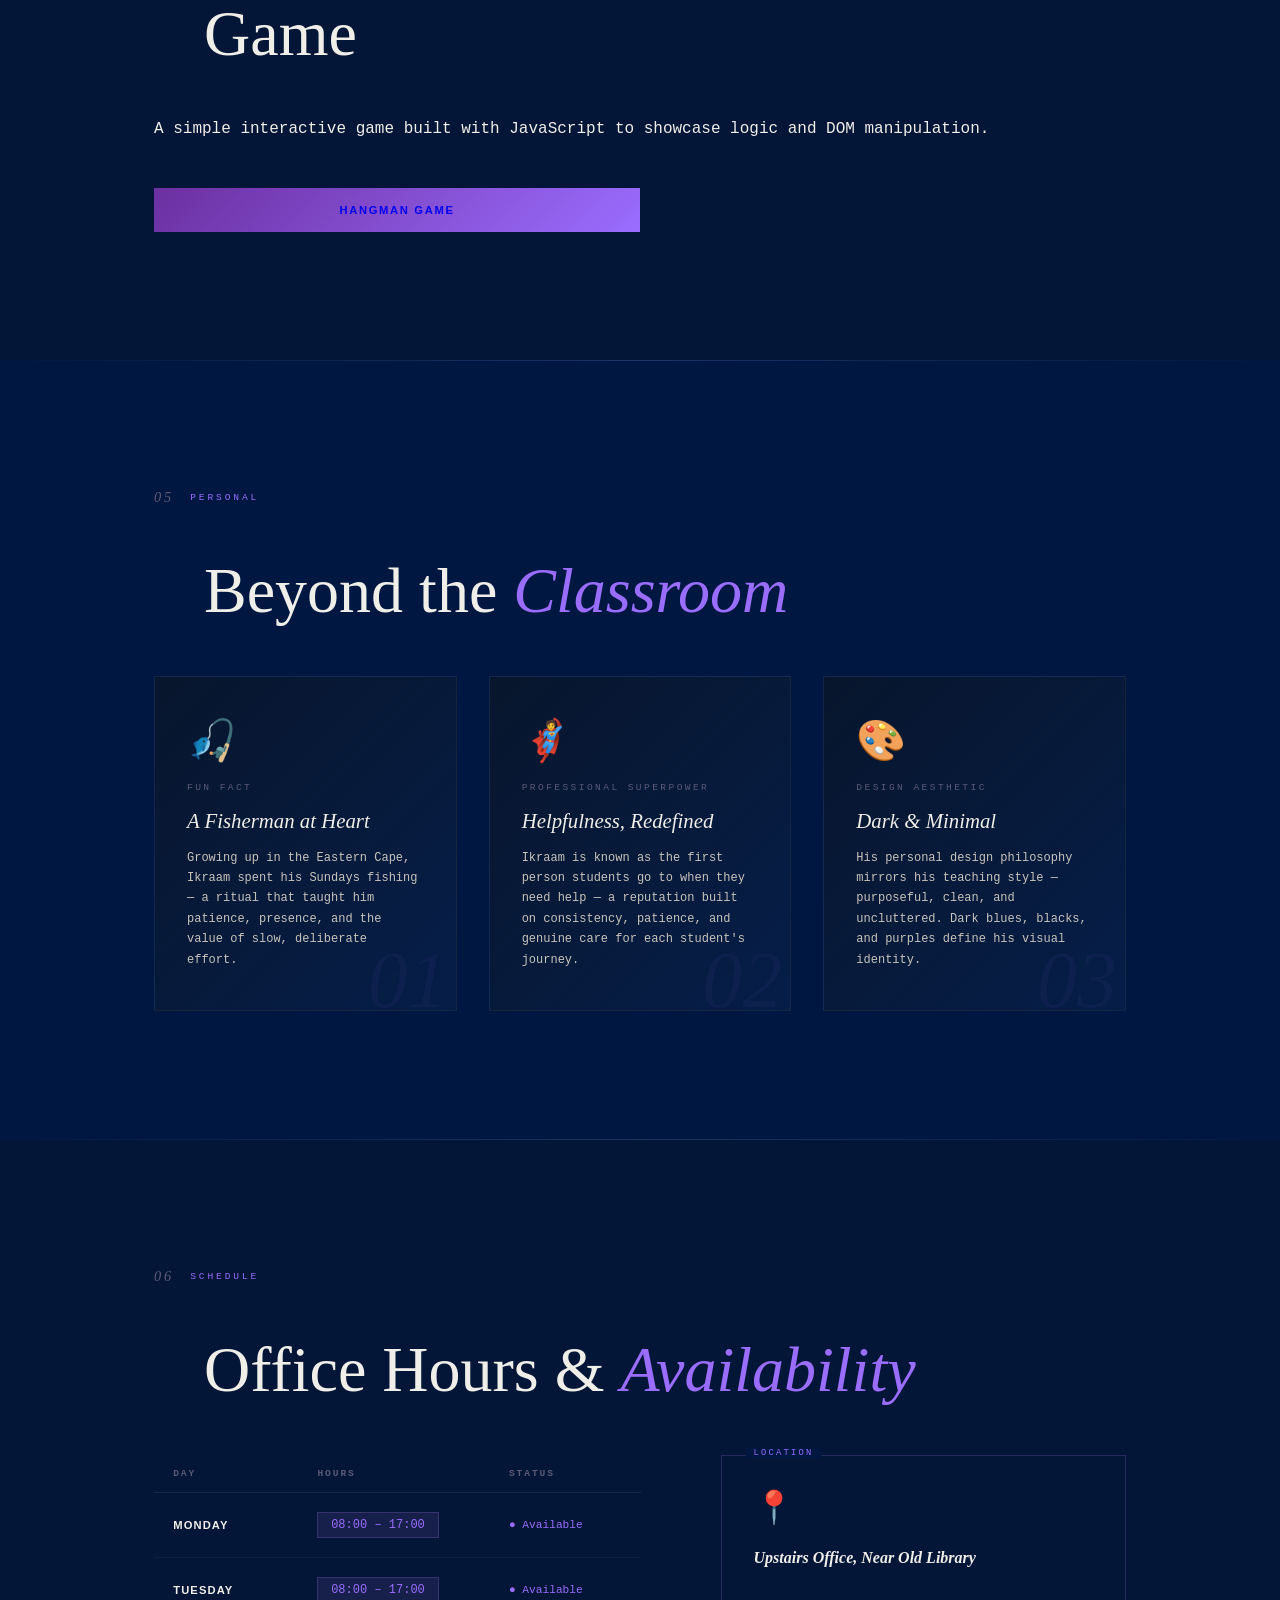
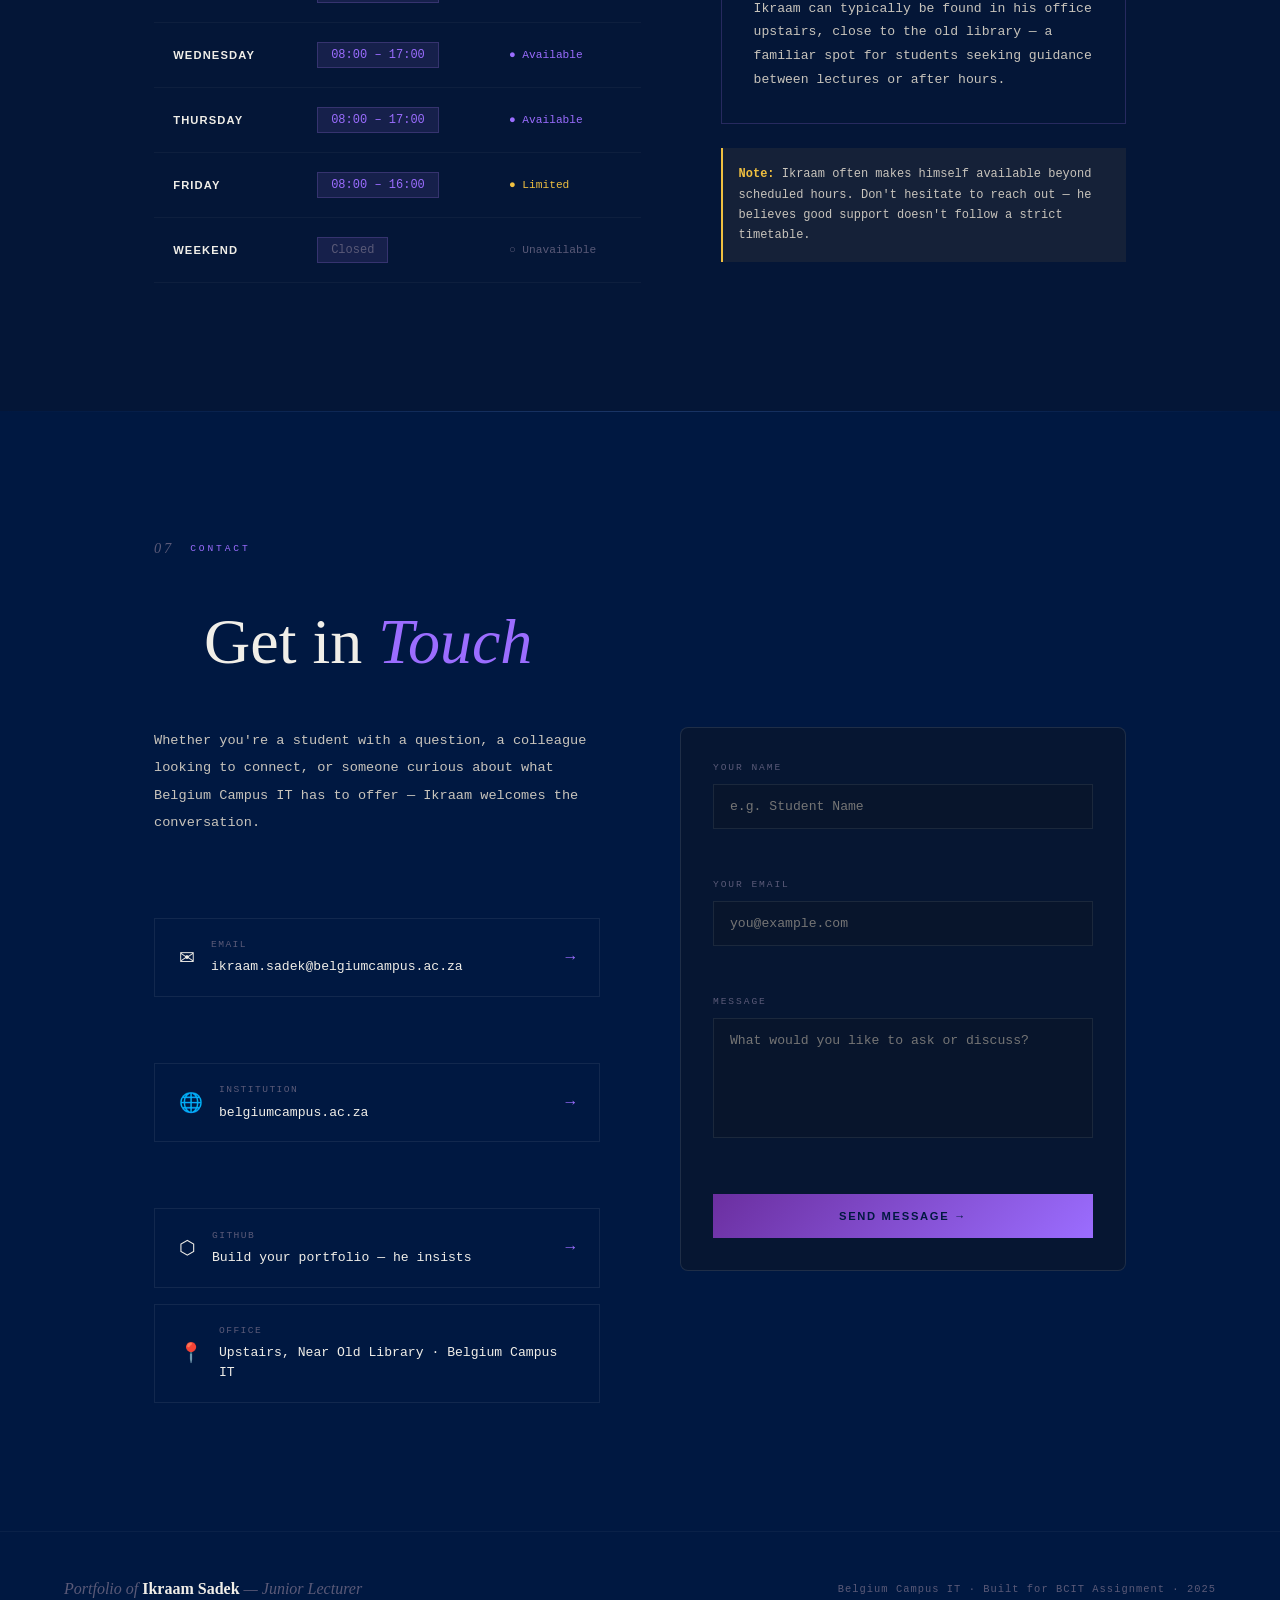
==== commit 995a7fa5: "Update print statement from 'Hello' to 'Goodbye'" ====
--- a/index.html
+++ b/index.html
@@ -65,7 +65,7 @@
           <div class="avatar-ring"></div>
           <div class="avatar-ring-2"></div>
           <div class="avatar-core">
-            <img src="images/IS.png" alt="profile"> 
+            <img src="IS.png" alt="profile"> 
           </div>
           <div class="avatar-badge">Belgium Campus</div>
           <div class="stat-pills">
